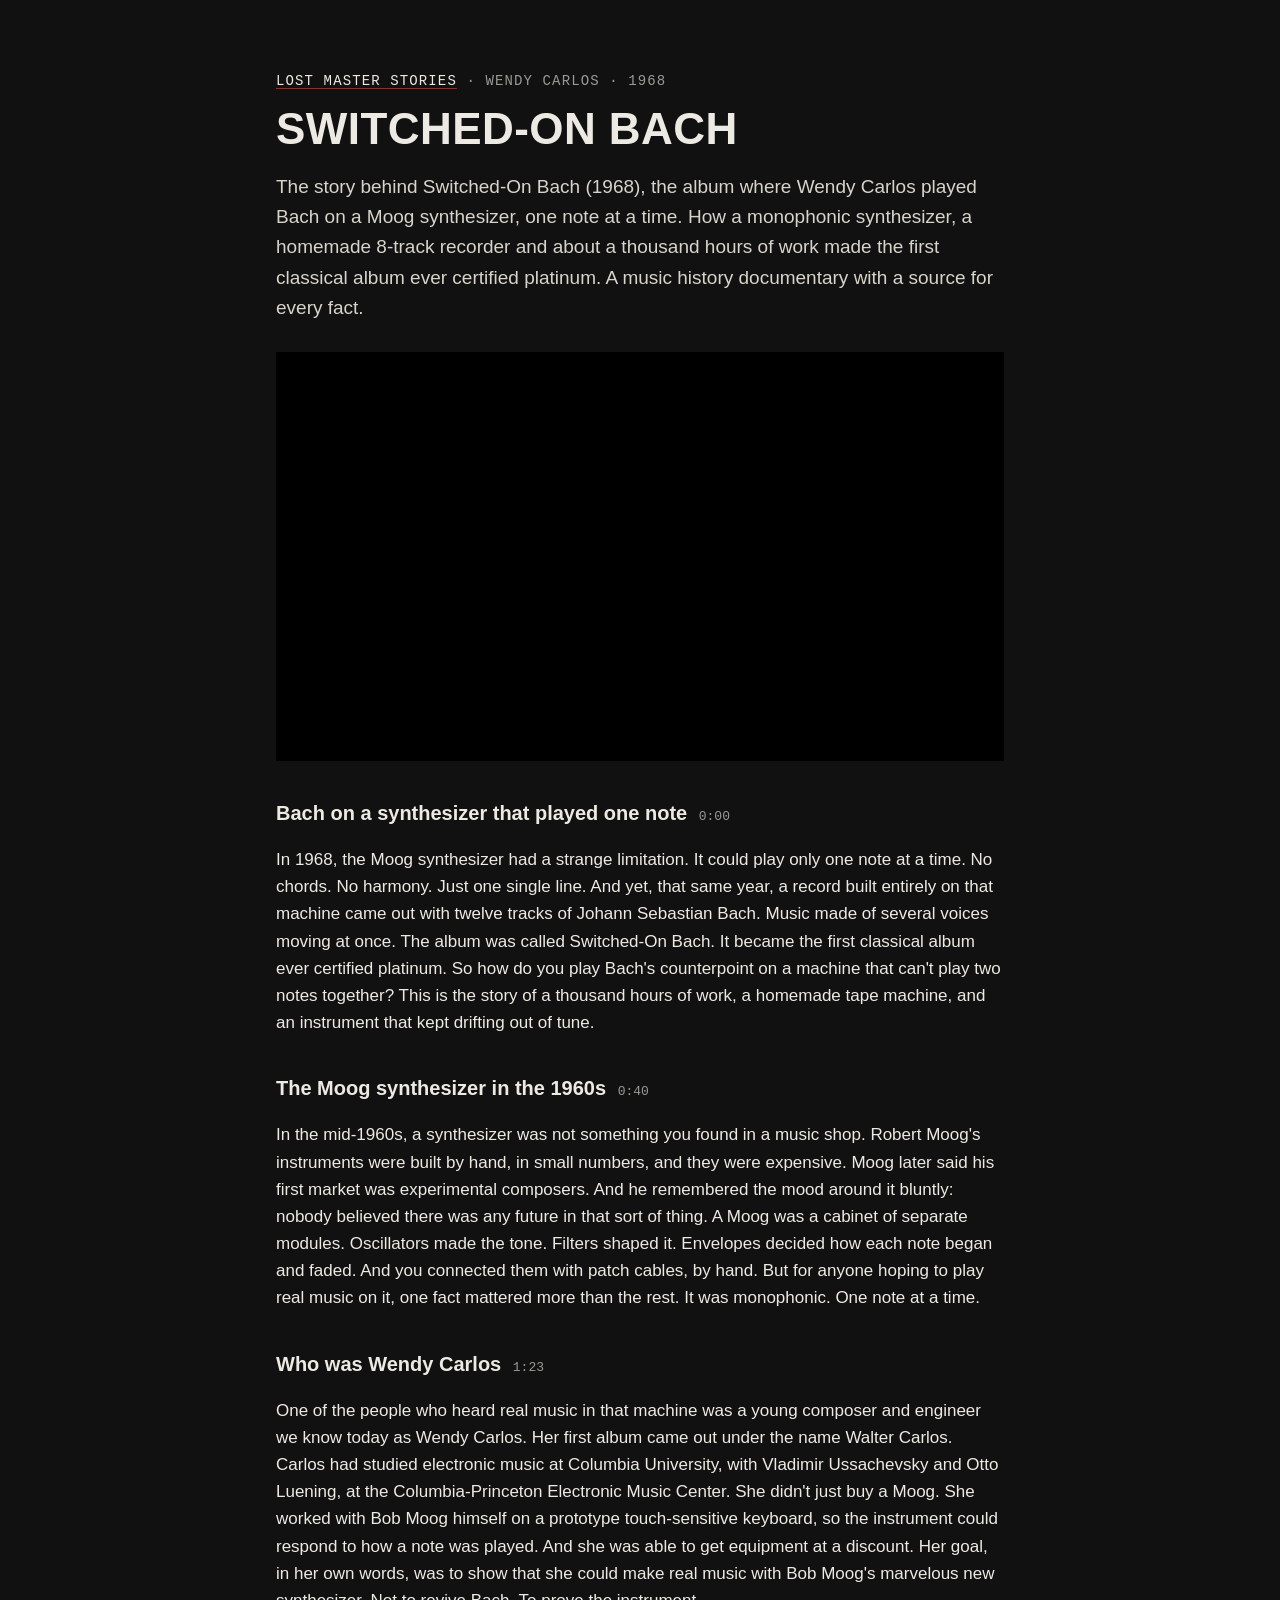
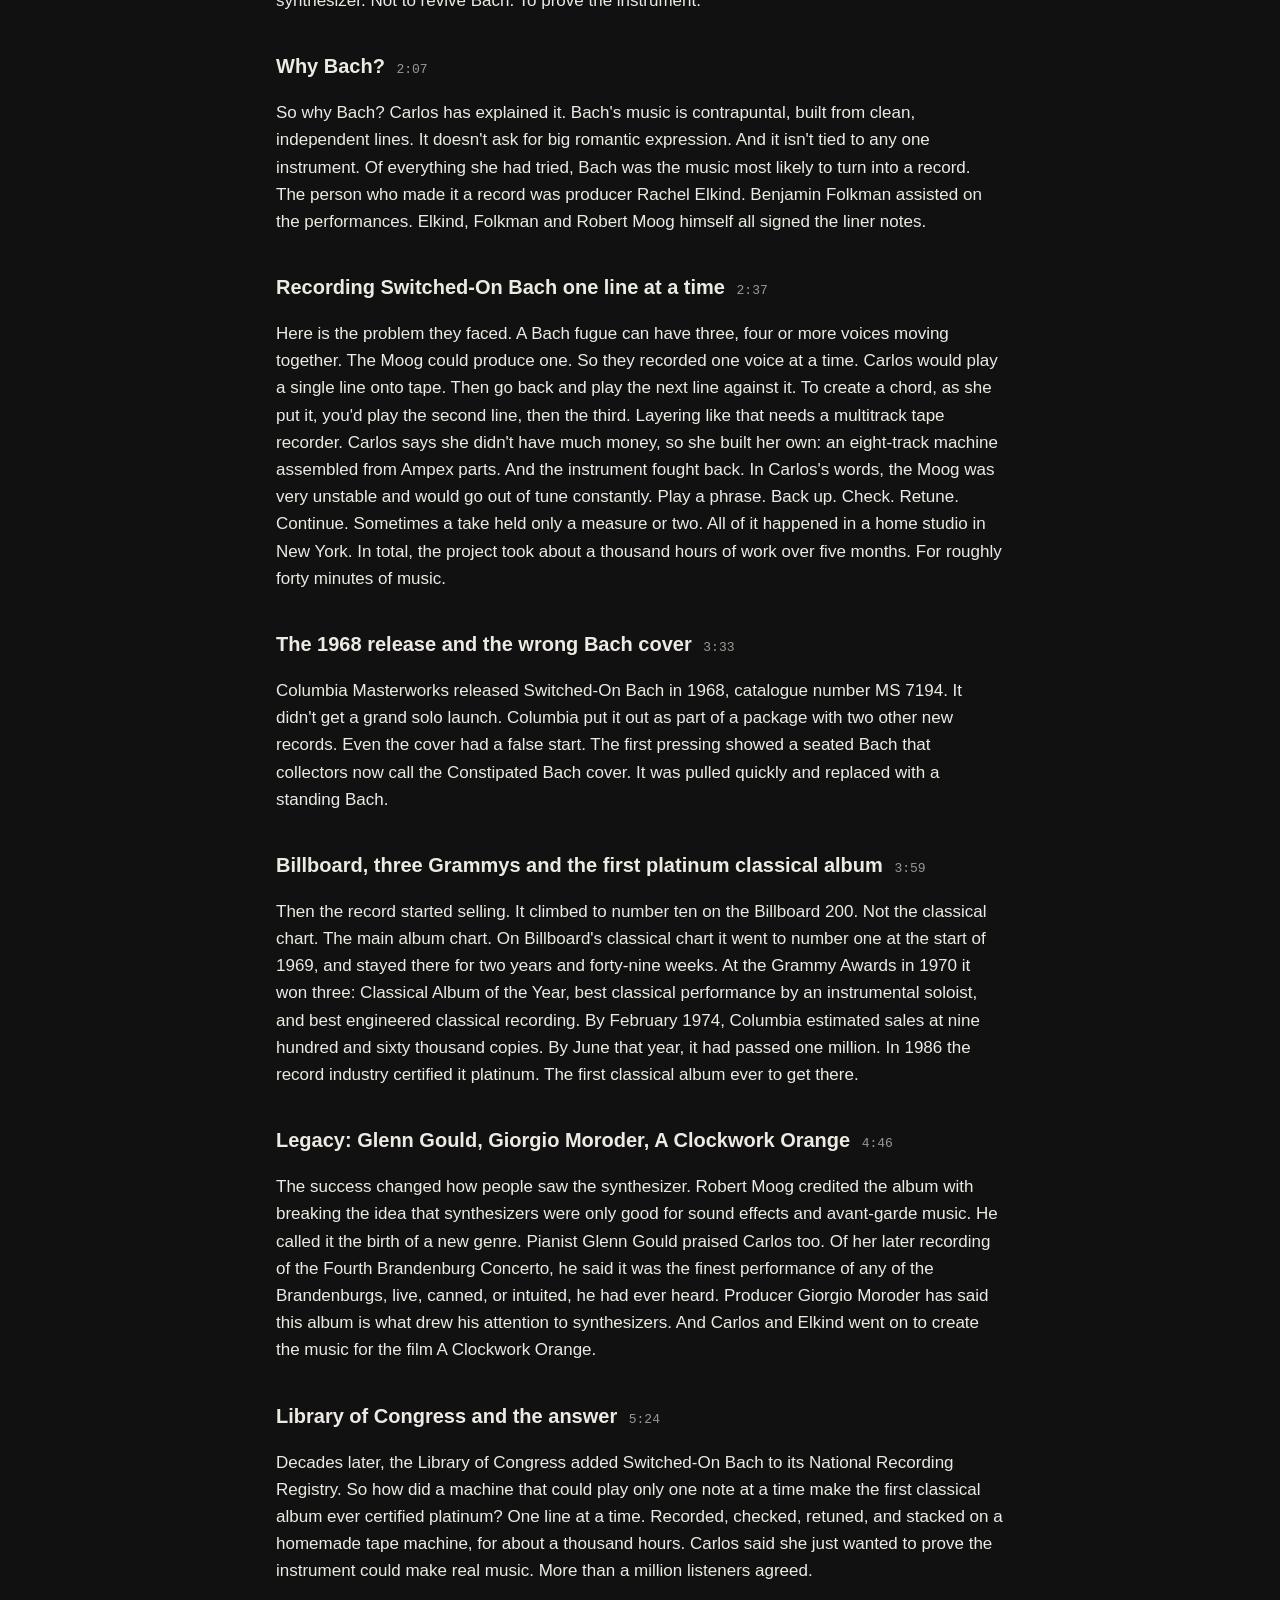
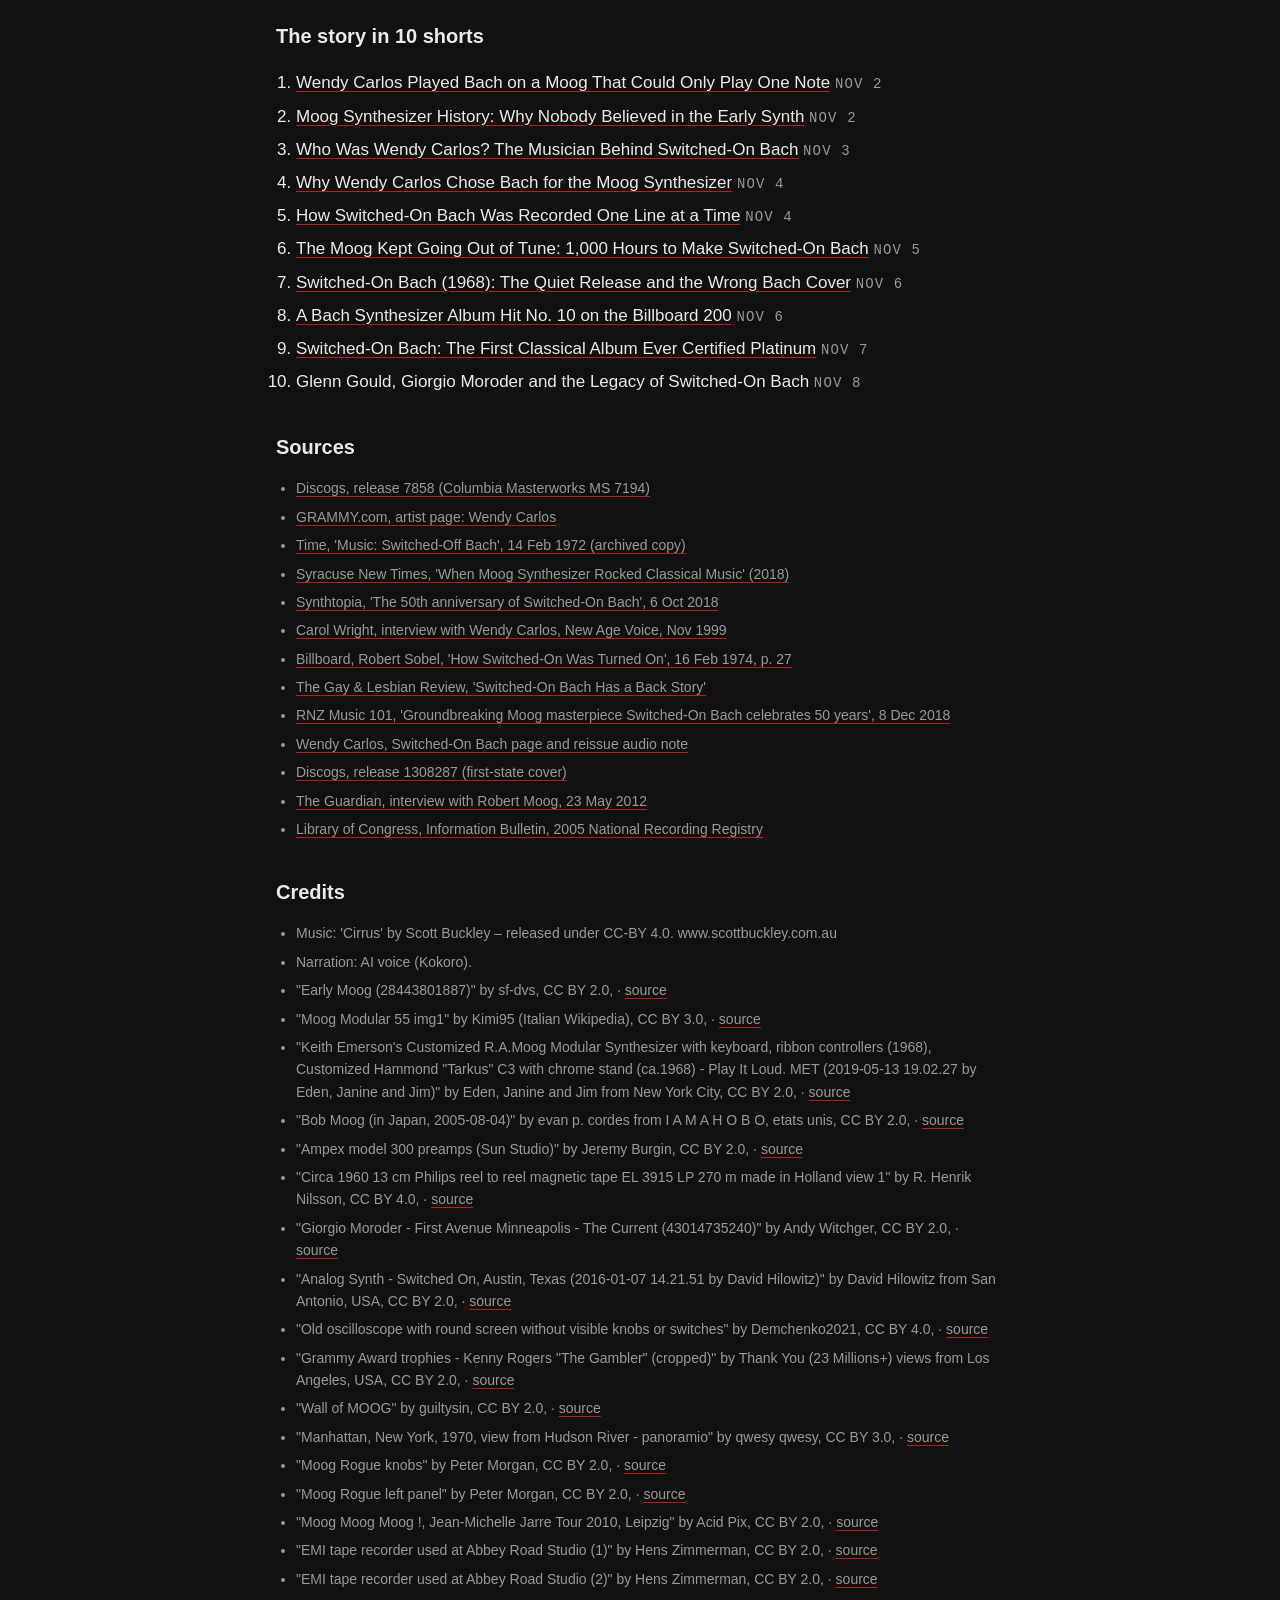
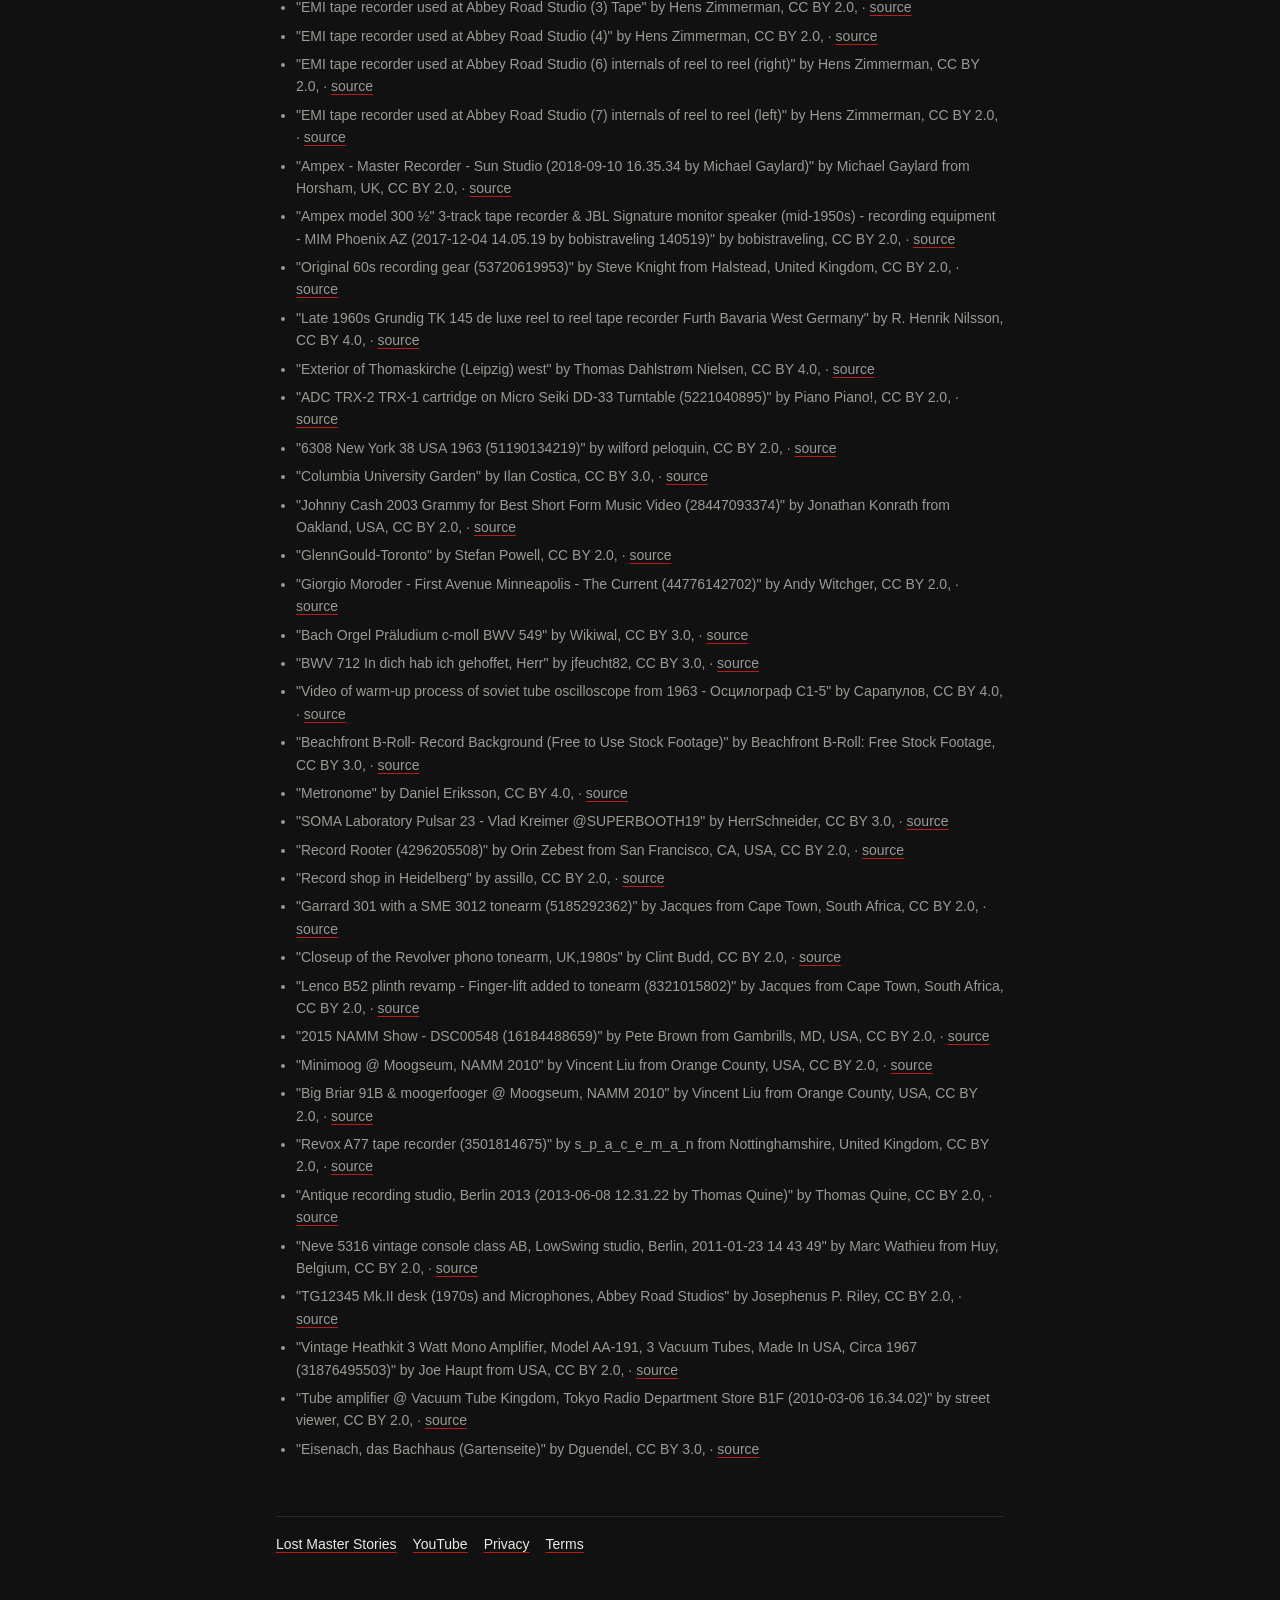
==== switched-on-bach/index.html @ 3e35a3d1 "Actualiza switched-on-bach/index.html" ====
<!doctype html>
<html lang="en">
<head>
<meta charset="utf-8">
<meta name="viewport" content="width=device-width, initial-scale=1">
<title>Wendy Carlos &amp; Switched-On Bach: Bach on a Moog, One Note at a Time · Lost Master Stories</title>
<meta name="description" content="The story behind Switched-On Bach (1968), the album where Wendy Carlos played Bach on a Moog synthesizer, one note at a time. How a monophonic synthesizer, a homemade 8-track recorder and about a thousand hours of work made the first classical album ever certified platinum. A music history documentary with a source for every fact.">
<link rel="canonical" href="https://lostmasterstories.github.io/switched-on-bach/">
<meta property="og:title" content="Wendy Carlos &amp; Switched-On Bach: Bach on a Moog, One Note at a Time · Lost Master Stories">
<meta property="og:description" content="The story behind Switched-On Bach (1968), the album where Wendy Carlos played Bach on a Moog synthesizer, one note at a time. How a monophonic synthesizer, a homemade 8-track recorder and about a thousand hours of work made the first classical album ever certified platinum. A music history documentary with a source for every fact.">
<meta property="og:url" content="https://lostmasterstories.github.io/switched-on-bach/">
<meta property="og:image" content="https://i.ytimg.com/vi/Ike5ucxKE0c/maxresdefault.jpg">
<script type="application/ld+json">{"@context": "https://schema.org", "@type": "VideoObject", "name": "Wendy Carlos & Switched-On Bach: Bach on a Moog, One Note at a Time", "description": "The story behind Switched-On Bach (1968), the album where Wendy Carlos played Bach on a Moog synthesizer, one note at a time. How a monophonic synthesizer, a homemade 8-track recorder and about a thousand hours of work made the first classical album ever certified platinum. A music history documentary with a source for every fact.", "thumbnailUrl": "https://i.ytimg.com/vi/Ike5ucxKE0c/maxresdefault.jpg", "uploadDate": "2026-11-02", "embedUrl": "https://www.youtube-nocookie.com/embed/Ike5ucxKE0c", "contentUrl": "https://www.youtube.com/watch?v=Ike5ucxKE0c"}</script>
<link rel="stylesheet" href="../estilo.css">
</head>
<body>
<main>
  <p class="meta"><a href="../">Lost Master Stories</a> · Wendy Carlos · 1968</p>
  <h1>Switched-On Bach</h1>
  <p class="lead">The story behind Switched-On Bach (1968), the album where Wendy Carlos played Bach on a Moog synthesizer, one note at a time. How a monophonic synthesizer, a homemade 8-track recorder and about a thousand hours of work made the first classical album ever certified platinum. A music history documentary with a source for every fact.</p>
  <div class="video"><iframe src="https://www.youtube-nocookie.com/embed/Ike5ucxKE0c" title="Wendy Carlos &amp; Switched-On Bach: Bach on a Moog, One Note at a Time" loading="lazy" referrerpolicy="strict-origin-when-cross-origin" allow="encrypted-media; picture-in-picture; fullscreen" allowfullscreen></iframe></div>
  <h2>Bach on a synthesizer that played one note <a class="t" href="https://www.youtube.com/watch?v=Ike5ucxKE0c&amp;t=0s">0:00</a></h2>
  <p>In 1968, the Moog synthesizer had a strange limitation. It could play only one note at a time. No chords. No harmony. Just one single line. And yet, that same year, a record built entirely on that machine came out with twelve tracks of Johann Sebastian Bach. Music made of several voices moving at once. The album was called Switched-On Bach. It became the first classical album ever certified platinum. So how do you play Bach&#x27;s counterpoint on a machine that can&#x27;t play two notes together? This is the story of a thousand hours of work, a homemade tape machine, and an instrument that kept drifting out of tune.</p>
  <h2>The Moog synthesizer in the 1960s <a class="t" href="https://www.youtube.com/watch?v=Ike5ucxKE0c&amp;t=40s">0:40</a></h2>
  <p>In the mid-1960s, a synthesizer was not something you found in a music shop. Robert Moog&#x27;s instruments were built by hand, in small numbers, and they were expensive. Moog later said his first market was experimental composers. And he remembered the mood around it bluntly: nobody believed there was any future in that sort of thing. A Moog was a cabinet of separate modules. Oscillators made the tone. Filters shaped it. Envelopes decided how each note began and faded. And you connected them with patch cables, by hand. But for anyone hoping to play real music on it, one fact mattered more than the rest. It was monophonic. One note at a time.</p>
  <h2>Who was Wendy Carlos <a class="t" href="https://www.youtube.com/watch?v=Ike5ucxKE0c&amp;t=83s">1:23</a></h2>
  <p>One of the people who heard real music in that machine was a young composer and engineer we know today as Wendy Carlos. Her first album came out under the name Walter Carlos. Carlos had studied electronic music at Columbia University, with Vladimir Ussachevsky and Otto Luening, at the Columbia-Princeton Electronic Music Center. She didn&#x27;t just buy a Moog. She worked with Bob Moog himself on a prototype touch-sensitive keyboard, so the instrument could respond to how a note was played. And she was able to get equipment at a discount. Her goal, in her own words, was to show that she could make real music with Bob Moog&#x27;s marvelous new synthesizer. Not to revive Bach. To prove the instrument.</p>
  <h2>Why Bach? <a class="t" href="https://www.youtube.com/watch?v=Ike5ucxKE0c&amp;t=127s">2:07</a></h2>
  <p>So why Bach? Carlos has explained it. Bach&#x27;s music is contrapuntal, built from clean, independent lines. It doesn&#x27;t ask for big romantic expression. And it isn&#x27;t tied to any one instrument. Of everything she had tried, Bach was the music most likely to turn into a record. The person who made it a record was producer Rachel Elkind. Benjamin Folkman assisted on the performances. Elkind, Folkman and Robert Moog himself all signed the liner notes.</p>
  <h2>Recording Switched-On Bach one line at a time <a class="t" href="https://www.youtube.com/watch?v=Ike5ucxKE0c&amp;t=157s">2:37</a></h2>
  <p>Here is the problem they faced. A Bach fugue can have three, four or more voices moving together. The Moog could produce one. So they recorded one voice at a time. Carlos would play a single line onto tape. Then go back and play the next line against it. To create a chord, as she put it, you&#x27;d play the second line, then the third. Layering like that needs a multitrack tape recorder. Carlos says she didn&#x27;t have much money, so she built her own: an eight-track machine assembled from Ampex parts. And the instrument fought back. In Carlos&#x27;s words, the Moog was very unstable and would go out of tune constantly. Play a phrase. Back up. Check. Retune. Continue. Sometimes a take held only a measure or two. All of it happened in a home studio in New York. In total, the project took about a thousand hours of work over five months. For roughly forty minutes of music.</p>
  <h2>The 1968 release and the wrong Bach cover <a class="t" href="https://www.youtube.com/watch?v=Ike5ucxKE0c&amp;t=213s">3:33</a></h2>
  <p>Columbia Masterworks released Switched-On Bach in 1968, catalogue number MS 7194. It didn&#x27;t get a grand solo launch. Columbia put it out as part of a package with two other new records. Even the cover had a false start. The first pressing showed a seated Bach that collectors now call the Constipated Bach cover. It was pulled quickly and replaced with a standing Bach.</p>
  <h2>Billboard, three Grammys and the first platinum classical album <a class="t" href="https://www.youtube.com/watch?v=Ike5ucxKE0c&amp;t=239s">3:59</a></h2>
  <p>Then the record started selling. It climbed to number ten on the Billboard 200. Not the classical chart. The main album chart. On Billboard&#x27;s classical chart it went to number one at the start of 1969, and stayed there for two years and forty-nine weeks. At the Grammy Awards in 1970 it won three: Classical Album of the Year, best classical performance by an instrumental soloist, and best engineered classical recording. By February 1974, Columbia estimated sales at nine hundred and sixty thousand copies. By June that year, it had passed one million. In 1986 the record industry certified it platinum. The first classical album ever to get there.</p>
  <h2>Legacy: Glenn Gould, Giorgio Moroder, A Clockwork Orange <a class="t" href="https://www.youtube.com/watch?v=Ike5ucxKE0c&amp;t=286s">4:46</a></h2>
  <p>The success changed how people saw the synthesizer. Robert Moog credited the album with breaking the idea that synthesizers were only good for sound effects and avant-garde music. He called it the birth of a new genre. Pianist Glenn Gould praised Carlos too. Of her later recording of the Fourth Brandenburg Concerto, he said it was the finest performance of any of the Brandenburgs, live, canned, or intuited, he had ever heard. Producer Giorgio Moroder has said this album is what drew his attention to synthesizers. And Carlos and Elkind went on to create the music for the film A Clockwork Orange.</p>
  <h2>Library of Congress and the answer <a class="t" href="https://www.youtube.com/watch?v=Ike5ucxKE0c&amp;t=324s">5:24</a></h2>
  <p>Decades later, the Library of Congress added Switched-On Bach to its National Recording Registry. So how did a machine that could play only one note at a time make the first classical album ever certified platinum? One line at a time. Recorded, checked, retuned, and stacked on a homemade tape machine, for about a thousand hours. Carlos said she just wanted to prove the instrument could make real music. More than a million listeners agreed.</p>
  <h2>The story in 10 shorts</h2>
  <ol class="lista">
    <li><a href="https://www.youtube.com/shorts/TkUWs3StpVE">Wendy Carlos Played Bach on a Moog That Could Only Play One Note</a> <span class=meta>Nov 2</span></li>
    <li><a href="https://www.youtube.com/shorts/8muBJBESOms">Moog Synthesizer History: Why Nobody Believed in the Early Synth</a> <span class=meta>Nov 2</span></li>
    <li><a href="https://www.youtube.com/shorts/yaCKn0tkuPA">Who Was Wendy Carlos? The Musician Behind Switched-On Bach</a> <span class=meta>Nov 3</span></li>
    <li><a href="https://www.youtube.com/shorts/SjLaE0XZZOs">Why Wendy Carlos Chose Bach for the Moog Synthesizer</a> <span class=meta>Nov 4</span></li>
    <li><a href="https://www.youtube.com/shorts/wQYmbbOhbys">How Switched-On Bach Was Recorded One Line at a Time</a> <span class=meta>Nov 4</span></li>
    <li><a href="https://www.youtube.com/shorts/5UNxW9_vDMU">The Moog Kept Going Out of Tune: 1,000 Hours to Make Switched-On Bach</a> <span class=meta>Nov 5</span></li>
    <li><a href="https://www.youtube.com/shorts/qqIHWGKT7FA">Switched-On Bach (1968): The Quiet Release and the Wrong Bach Cover</a> <span class=meta>Nov 6</span></li>
    <li><a href="https://www.youtube.com/shorts/TtyFrkyp2Ks">A Bach Synthesizer Album Hit No. 10 on the Billboard 200</a> <span class=meta>Nov 6</span></li>
    <li><a href="https://www.youtube.com/shorts/Vwchw_S0ZsE">Switched-On Bach: The First Classical Album Ever Certified Platinum</a> <span class=meta>Nov 7</span></li>
    <li>Glenn Gould, Giorgio Moroder and the Legacy of Switched-On Bach <span class=meta>Nov 8</span></li>
  </ol>
  <h2>Sources</h2>
  <ul class="lista chica">
    <li><a href="https://www.discogs.com/release/7858-Walter-Carlos-Switched-On-Bach">Discogs, release 7858 (Columbia Masterworks MS 7194)</a></li>
    <li><a href="https://www.grammy.com/artists/wendy-carlos/1220">GRAMMY.com, artist page: Wendy Carlos</a></li>
    <li><a href="https://web.archive.org/web/20120706065315/http://www.time.com/time/magazine/article/0,9171,903305,00.html">Time, &#x27;Music: Switched-Off Bach&#x27;, 14 Feb 1972 (archived copy)</a></li>
    <li><a href="https://www.syracusenewtimes.com/when-moog-synthesizer-rocked-classical-music/">Syracuse New Times, &#x27;When Moog Synthesizer Rocked Classical Music&#x27; (2018)</a></li>
    <li><a href="https://synthtopia.com/content/2018/10/06/the-50th-anniversary-of-switched-on-bach">Synthtopia, &#x27;The 50th anniversary of Switched-On Bach&#x27;, 6 Oct 2018</a></li>
    <li><a href="http://www.wendycarlos.com/wright.html">Carol Wright, interview with Wendy Carlos, New Age Voice, Nov 1999</a></li>
    <li><a href="https://www.worldradiohistory.com/Archive-All-Music/Billboard/70s/1974/Billboard%201974-02-16.pdf">Billboard, Robert Sobel, &#x27;How Switched-On Was Turned On&#x27;, 16 Feb 1974, p. 27</a></li>
    <li><a href="https://glreview.org/article/switched-on-bach-has-a-back-story">The Gay &amp; Lesbian Review, &#x27;Switched-On Bach Has a Back Story&#x27;</a></li>
    <li><a href="https://www.rnz.co.nz/national/programmes/music101/audio/2018674602/groundbreaking-moog-masterpiece-switched-on-bach-celebrates-50-years">RNZ Music 101, &#x27;Groundbreaking Moog masterpiece Switched-On Bach celebrates 50 years&#x27;, 8 Dec 2018</a></li>
    <li><a href="https://www.wendycarlos.com/+sob.html">Wendy Carlos, Switched-On Bach page and reissue audio note</a></li>
    <li><a href="https://www.discogs.com/release/1308287-Walter-Carlos-Switched-On-Bach">Discogs, release 1308287 (first-state cover)</a></li>
    <li><a href="https://www.theguardian.com/music/2012/may/23/robert-moog-interview-google-doodle">The Guardian, interview with Robert Moog, 23 May 2012</a></li>
    <li><a href="https://loc.gov/loc/lcib/0605/nrr2.html">Library of Congress, Information Bulletin, 2005 National Recording Registry</a></li>
  </ul>
  <h2>Credits</h2>
  <ul class="lista chica">
    <li>Music: &#x27;Cirrus&#x27; by Scott Buckley – released under CC-BY 4.0. www.scottbuckley.com.au</li>
    <li>Narration: AI voice (Kokoro).</li>
    <li>&quot;Early Moog (28443801887)&quot; by sf-dvs, CC BY 2.0, · <a href="https://commons.wikimedia.org/?curid=148764978">source</a></li>
    <li>&quot;Moog Modular 55 img1&quot; by Kimi95 (Italian Wikipedia), CC BY 3.0, · <a href="https://commons.wikimedia.org/?curid=7745429">source</a></li>
    <li>&quot;Keith Emerson&#x27;s Customized R.A.Moog Modular Synthesizer with keyboard, ribbon controllers (1968), Customized Hammond &quot;Tarkus&quot; C3 with chrome stand (ca.1968) - Play It Loud. MET (2019-05-13 19.02.27 by Eden, Janine and Jim)&quot; by Eden, Janine and Jim from New York City, CC BY 2.0, · <a href="https://commons.wikimedia.org/?curid=115529525">source</a></li>
    <li>&quot;Bob Moog (in Japan, 2005-08-04)&quot; by evan p. cordes from I A M A H O B O, etats unis, CC BY 2.0, · <a href="https://commons.wikimedia.org/?curid=29464844">source</a></li>
    <li>&quot;Ampex model 300 preamps (Sun Studio)&quot; by Jeremy Burgin, CC BY 2.0, · <a href="https://commons.wikimedia.org/?curid=8839078">source</a></li>
    <li>&quot;Circa 1960 13 cm Philips reel to reel magnetic tape EL 3915 LP 270 m made in Holland view 1&quot; by R. Henrik Nilsson, CC BY 4.0, · <a href="https://commons.wikimedia.org/?curid=197664159">source</a></li>
    <li>&quot;Giorgio Moroder - First Avenue Minneapolis - The Current (43014735240)&quot; by Andy Witchger, CC BY 2.0, · <a href="https://commons.wikimedia.org/?curid=73390901">source</a></li>
    <li>&quot;Analog Synth - Switched On, Austin, Texas (2016-01-07 14.21.51 by David Hilowitz)&quot; by David Hilowitz from San Antonio, USA, CC BY 2.0, · <a href="https://commons.wikimedia.org/?curid=131265037">source</a></li>
    <li>&quot;Old oscilloscope with round screen without visible knobs or switches&quot; by Demchenko2021, CC BY 4.0, · <a href="https://commons.wikimedia.org/?curid=126903548">source</a></li>
    <li>&quot;Grammy Award trophies - Kenny Rogers &quot;The Gambler&quot; (cropped)&quot; by Thank You (23 Millions+) views from Los Angeles, USA, CC BY 2.0, · <a href="https://commons.wikimedia.org/?curid=167756300">source</a></li>
    <li>&quot;Wall of MOOG&quot; by guiltysin, CC BY 2.0, · <a href="https://commons.wikimedia.org/?curid=7457047">source</a></li>
    <li>&quot;Manhattan, New York, 1970, view from Hudson River - panoramio&quot; by qwesy qwesy, CC BY 3.0, · <a href="https://commons.wikimedia.org/?curid=54572599">source</a></li>
    <li>&quot;Moog Rogue knobs&quot; by Peter Morgan, CC BY 2.0, · <a href="https://commons.wikimedia.org/?curid=14659910">source</a></li>
    <li>&quot;Moog Rogue left panel&quot; by Peter Morgan, CC BY 2.0, · <a href="https://commons.wikimedia.org/?curid=14659933">source</a></li>
    <li>&quot;Moog Moog Moog !, Jean-Michelle Jarre Tour 2010, Leipzig&quot; by Acid Pix, CC BY 2.0, · <a href="https://commons.wikimedia.org/?curid=26513912">source</a></li>
    <li>&quot;EMI tape recorder used at Abbey Road Studio (1)&quot; by Hens Zimmerman, CC BY 2.0, · <a href="https://commons.wikimedia.org/?curid=8526690">source</a></li>
    <li>&quot;EMI tape recorder used at Abbey Road Studio (2)&quot; by Hens Zimmerman, CC BY 2.0, · <a href="https://commons.wikimedia.org/?curid=8527737">source</a></li>
    <li>&quot;EMI tape recorder used at Abbey Road Studio (3) Tape&quot; by Hens Zimmerman, CC BY 2.0, · <a href="https://commons.wikimedia.org/?curid=8527746">source</a></li>
    <li>&quot;EMI tape recorder used at Abbey Road Studio (4)&quot; by Hens Zimmerman, CC BY 2.0, · <a href="https://commons.wikimedia.org/?curid=8527753">source</a></li>
    <li>&quot;EMI tape recorder used at Abbey Road Studio (6) internals of reel to reel (right)&quot; by Hens Zimmerman, CC BY 2.0, · <a href="https://commons.wikimedia.org/?curid=8527814">source</a></li>
    <li>&quot;EMI tape recorder used at Abbey Road Studio (7) internals of reel to reel (left)&quot; by Hens Zimmerman, CC BY 2.0, · <a href="https://commons.wikimedia.org/?curid=8527853">source</a></li>
    <li>&quot;Ampex - Master Recorder - Sun Studio (2018-09-10 16.35.34 by Michael Gaylard)&quot; by Michael Gaylard from Horsham, UK, CC BY 2.0, · <a href="https://commons.wikimedia.org/?curid=114702136">source</a></li>
    <li>&quot;Ampex model 300 ½&quot; 3-track tape recorder &amp; JBL Signature monitor speaker (mid-1950s) - recording equipment - MIM Phoenix AZ (2017-12-04 14.05.19 by bobistraveling 140519)&quot; by bobistraveling, CC BY 2.0, · <a href="https://commons.wikimedia.org/?curid=69474074">source</a></li>
    <li>&quot;Original 60s recording gear (53720619953)&quot; by Steve Knight from Halstead, United Kingdom, CC BY 2.0, · <a href="https://commons.wikimedia.org/?curid=148347112">source</a></li>
    <li>&quot;Late 1960s Grundig TK 145 de luxe reel to reel tape recorder Furth Bavaria West Germany&quot; by R. Henrik Nilsson, CC BY 4.0, · <a href="https://commons.wikimedia.org/?curid=195560677">source</a></li>
    <li>&quot;Exterior of Thomaskirche (Leipzig) west&quot; by Thomas Dahlstrøm Nielsen, CC BY 4.0, · <a href="https://commons.wikimedia.org/?curid=176994934">source</a></li>
    <li>&quot;ADC TRX-2 TRX-1 cartridge on Micro Seiki DD-33 Turntable (5221040895)&quot; by Piano Piano!, CC BY 2.0, · <a href="https://commons.wikimedia.org/?curid=81800273">source</a></li>
    <li>&quot;6308 New York 38 USA 1963 (51190134219)&quot; by wilford peloquin, CC BY 2.0, · <a href="https://commons.wikimedia.org/?curid=129849535">source</a></li>
    <li>&quot;Columbia University Garden&quot; by Ilan Costica, CC BY 3.0, · <a href="https://commons.wikimedia.org/?curid=6505429">source</a></li>
    <li>&quot;Johnny Cash 2003 Grammy for Best Short Form Music Video (28447093374)&quot; by Jonathan Konrath from Oakland, USA, CC BY 2.0, · <a href="https://commons.wikimedia.org/?curid=150977239">source</a></li>
    <li>&quot;GlennGould-Toronto&quot; by Stefan Powell, CC BY 2.0, · <a href="https://commons.wikimedia.org/?curid=5921337">source</a></li>
    <li>&quot;Giorgio Moroder - First Avenue Minneapolis - The Current (44776142702)&quot; by Andy Witchger, CC BY 2.0, · <a href="https://commons.wikimedia.org/?curid=73390902">source</a></li>
    <li>&quot;Bach Orgel Präludium c-moll BWV 549&quot; by Wikiwal, CC BY 3.0, · <a href="https://commons.wikimedia.org/?curid=33685755">source</a></li>
    <li>&quot;BWV 712 In dich hab ich gehoffet, Herr&quot; by jfeucht82, CC BY 3.0, · <a href="https://commons.wikimedia.org/?curid=40112755">source</a></li>
    <li>&quot;Video of warm-up process of soviet tube oscilloscope from 1963 - Осцилограф С1-5&quot; by Сарапулов, CC BY 4.0, · <a href="https://commons.wikimedia.org/?curid=84080123">source</a></li>
    <li>&quot;Beachfront B-Roll- Record Background (Free to Use Stock Footage)&quot; by Beachfront B-Roll: Free Stock Footage, CC BY 3.0, · <a href="https://commons.wikimedia.org/?curid=77035377">source</a></li>
    <li>&quot;Metronome&quot; by Daniel Eriksson, CC BY 4.0, · <a href="https://commons.wikimedia.org/?curid=93344547">source</a></li>
    <li>&quot;SOMA Laboratory Pulsar 23 - Vlad Kreimer @SUPERBOOTH19&quot; by HerrSchneider, CC BY 3.0, · <a href="https://commons.wikimedia.org/?curid=86822229">source</a></li>
    <li>&quot;Record Rooter (4296205508)&quot; by Orin Zebest from San Francisco, CA, USA, CC BY 2.0, · <a href="https://commons.wikimedia.org/?curid=110485524">source</a></li>
    <li>&quot;Record shop in Heidelberg&quot; by assillo, CC BY 2.0, · <a href="https://commons.wikimedia.org/?curid=94872310">source</a></li>
    <li>&quot;Garrard 301 with a SME 3012 tonearm (5185292362)&quot; by Jacques from Cape Town, South Africa, CC BY 2.0, · <a href="https://commons.wikimedia.org/?curid=81746054">source</a></li>
    <li>&quot;Closeup of the Revolver phono tonearm, UK,1980s&quot; by Clint Budd, CC BY 2.0, · <a href="https://commons.wikimedia.org/?curid=88879900">source</a></li>
    <li>&quot;Lenco B52 plinth revamp - Finger-lift added to tonearm (8321015802)&quot; by Jacques from Cape Town, South Africa, CC BY 2.0, · <a href="https://commons.wikimedia.org/?curid=81747771">source</a></li>
    <li>&quot;2015 NAMM Show - DSC00548 (16184488659)&quot; by Pete Brown from Gambrills, MD, USA, CC BY 2.0, · <a href="https://commons.wikimedia.org/?curid=38093073">source</a></li>
    <li>&quot;Minimoog @ Moogseum, NAMM 2010&quot; by Vincent Liu from Orange County, USA, CC BY 2.0, · <a href="https://commons.wikimedia.org/?curid=9548690">source</a></li>
    <li>&quot;Big Briar 91B &amp; moogerfooger @ Moogseum, NAMM 2010&quot; by Vincent Liu from Orange County, USA, CC BY 2.0, · <a href="https://commons.wikimedia.org/?curid=9548775">source</a></li>
    <li>&quot;Revox A77 tape recorder (3501814675)&quot; by s_p_a_c_e_m_a_n from Nottinghamshire, United Kingdom, CC BY 2.0, · <a href="https://commons.wikimedia.org/?curid=81671479">source</a></li>
    <li>&quot;Antique recording studio, Berlin 2013 (2013-06-08 12.31.22 by Thomas Quine)&quot; by Thomas Quine, CC BY 2.0, · <a href="https://commons.wikimedia.org/?curid=115169643">source</a></li>
    <li>&quot;Neve 5316 vintage console class AB, LowSwing studio, Berlin, 2011-01-23 14 43 49&quot; by Marc Wathieu from Huy, Belgium, CC BY 2.0, · <a href="https://commons.wikimedia.org/?curid=27096463">source</a></li>
    <li>&quot;TG12345 Mk.II desk (1970s) and Microphones, Abbey Road Studios&quot; by Josephenus P. Riley, CC BY 2.0, · <a href="https://commons.wikimedia.org/?curid=25093847">source</a></li>
    <li>&quot;Vintage Heathkit 3 Watt Mono Amplifier, Model AA-191, 3 Vacuum Tubes, Made In USA, Circa 1967 (31876495503)&quot; by Joe Haupt from USA, CC BY 2.0, · <a href="https://commons.wikimedia.org/?curid=57235653">source</a></li>
    <li>&quot;Tube amplifier @ Vacuum Tube Kingdom, Tokyo Radio Department Store B1F (2010-03-06 16.34.02)&quot; by street viewer, CC BY 2.0, · <a href="https://commons.wikimedia.org/?curid=59551709">source</a></li>
    <li>&quot;Eisenach, das Bachhaus (Gartenseite)&quot; by Dguendel, CC BY 3.0, · <a href="https://commons.wikimedia.org/?curid=127037052">source</a></li>
  </ul>
  <footer>
    <a href="../">Lost Master Stories</a><a href="https://www.youtube.com/@LostMasterStories">YouTube</a><a href="../privacy.html">Privacy</a><a href="../terms.html">Terms</a>
  </footer>
</main>
</body>
</html>
---- estilo.css ----
:root { --carbon: #111111; --papel: #EDEAE3; --rojo: #B81D16; --plata: #9A9A94; }
* { box-sizing: border-box; }
body { margin: 0; background: var(--carbon); color: var(--papel); font: 17px/1.6 -apple-system, "Inter", "Segoe UI", sans-serif; }
main { max-width: 760px; margin: 0 auto; padding: 56px 16px 80px; }
h1 { font: 700 44px/1.05 "Anton", Impact, sans-serif; text-transform: uppercase; letter-spacing: .01em; margin: 0 0 8px; }
h1 span { background: var(--rojo); padding: 0 10px; }
h2 { font-size: 20px; margin: 36px 0 8px; }
.meta { font-family: ui-monospace, "IBM Plex Mono", monospace; color: var(--plata); letter-spacing: .08em; font-size: 14px; text-transform: uppercase; }
a { color: var(--papel); text-decoration-color: var(--rojo); text-underline-offset: 3px; }
footer { margin-top: 56px; padding-top: 16px; border-top: 1px solid #2a2a2a; color: var(--plata); font-size: 14px; }
footer a { margin-right: 16px; }
.lead { font-size: 19px; color: #d8d4cb; }
.video { position: relative; aspect-ratio: 16 / 9; margin: 28px 0 8px; background: #000; }
.video iframe { position: absolute; inset: 0; width: 100%; height: 100%; border: 0; }
h2 .t { font: 13px ui-monospace, "IBM Plex Mono", monospace; color: var(--plata); margin-left: 6px; text-decoration: none; }
.lista { padding-left: 20px; }
.lista li { margin: 6px 0; }
.chica { font-size: 14px; color: var(--plata); }
.chica a { color: var(--plata); }
.lista a { overflow-wrap: anywhere; }
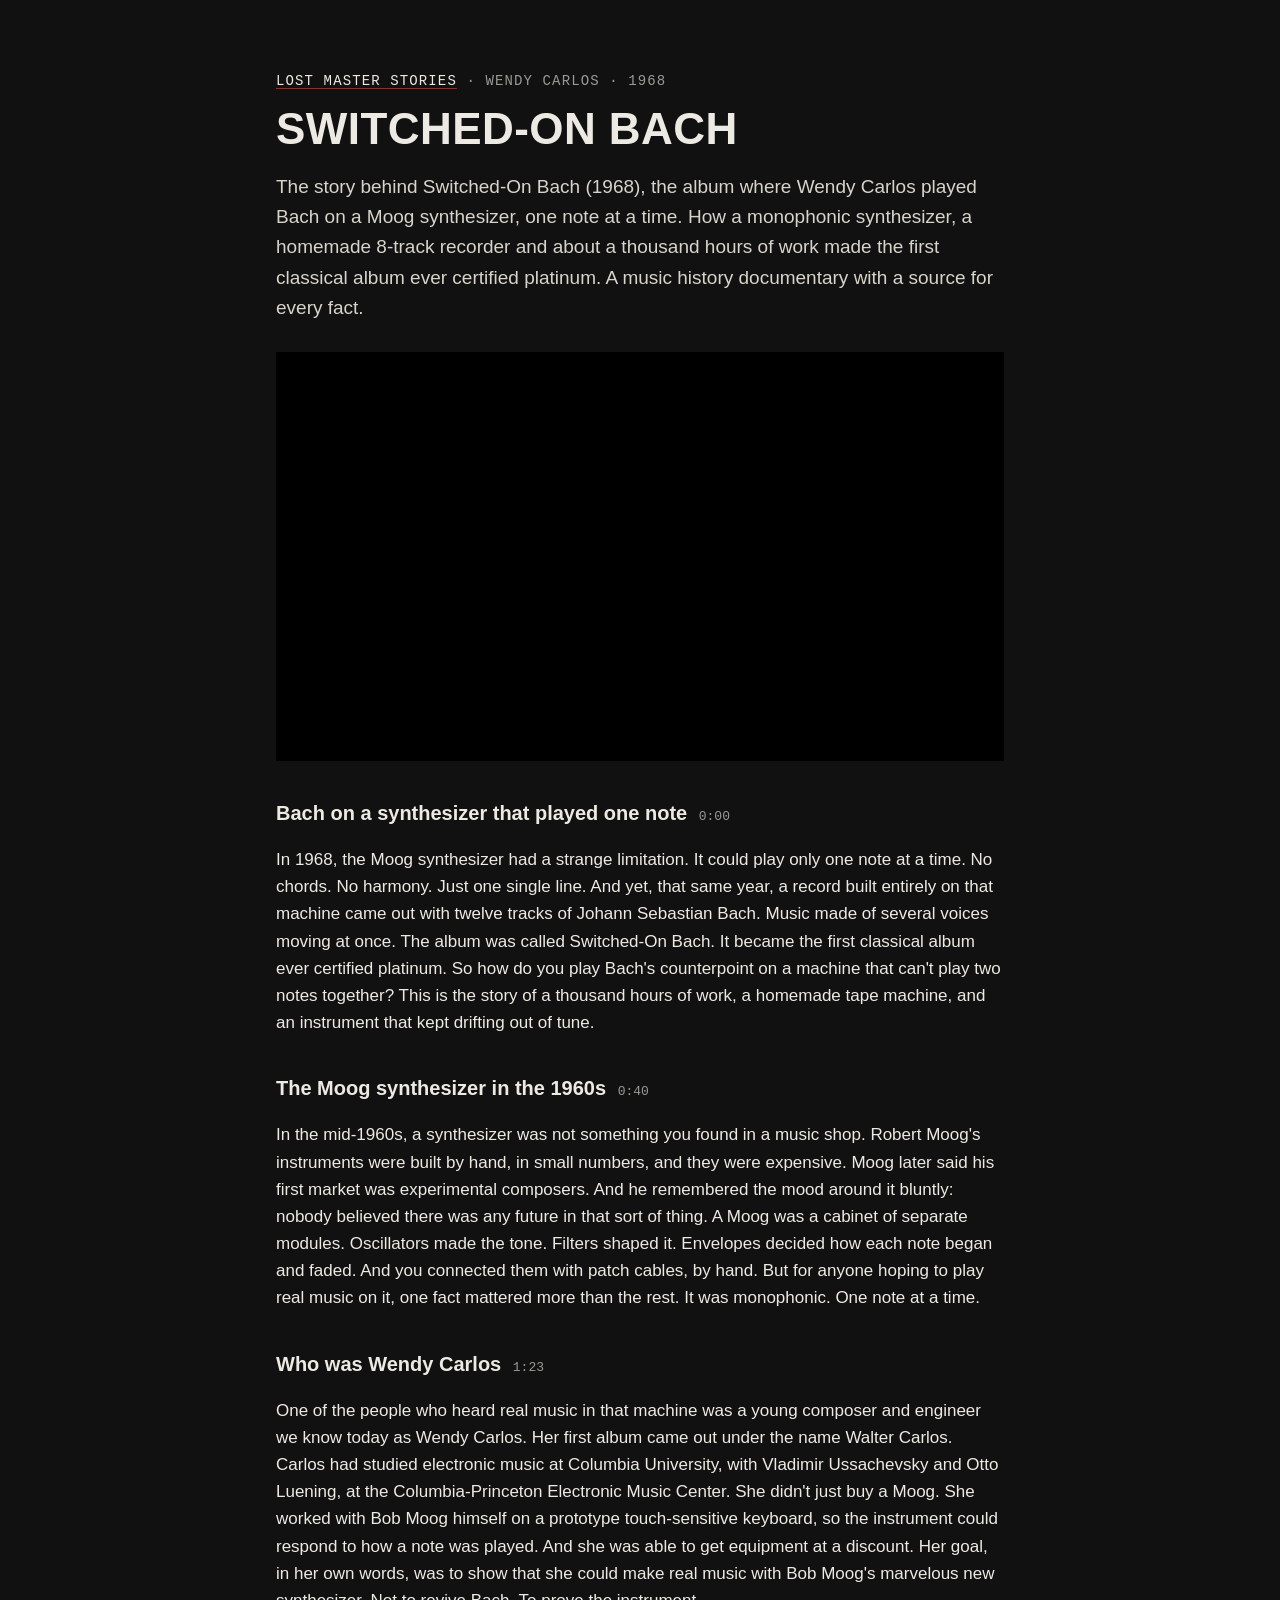
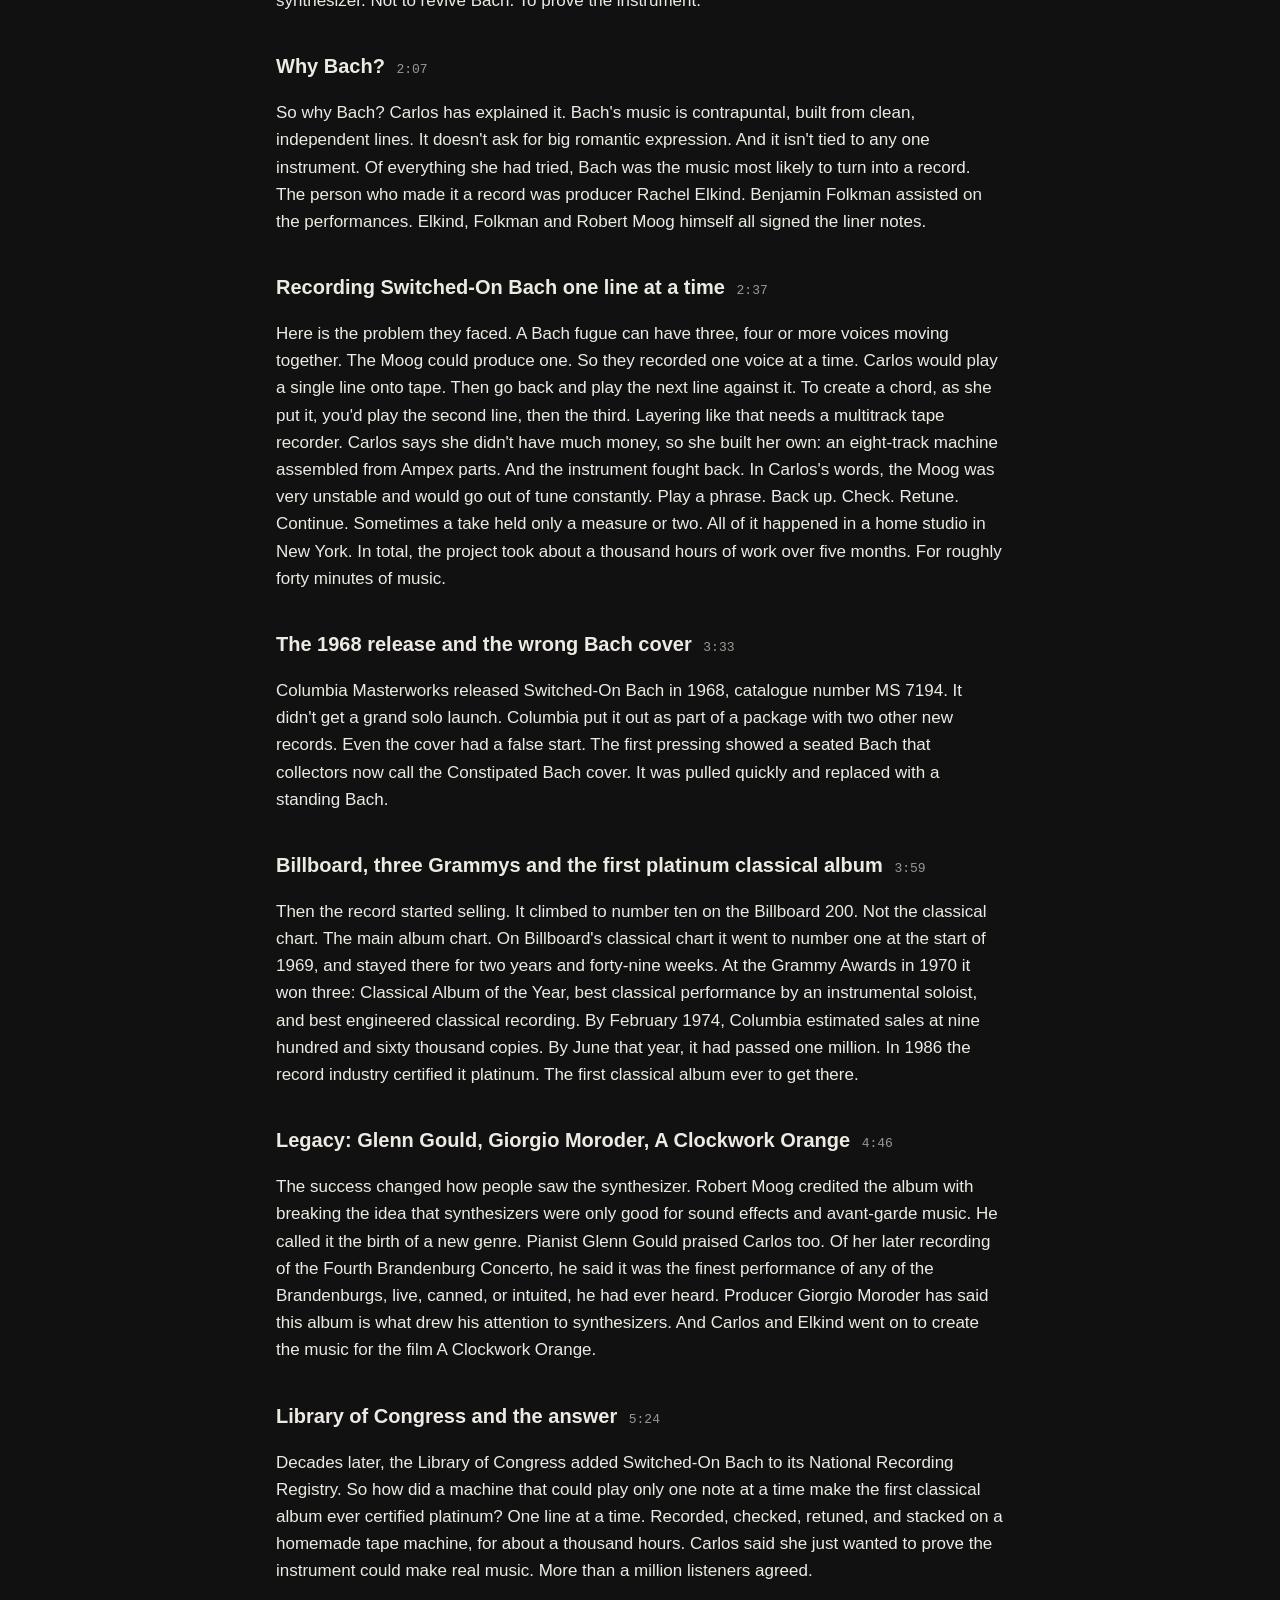
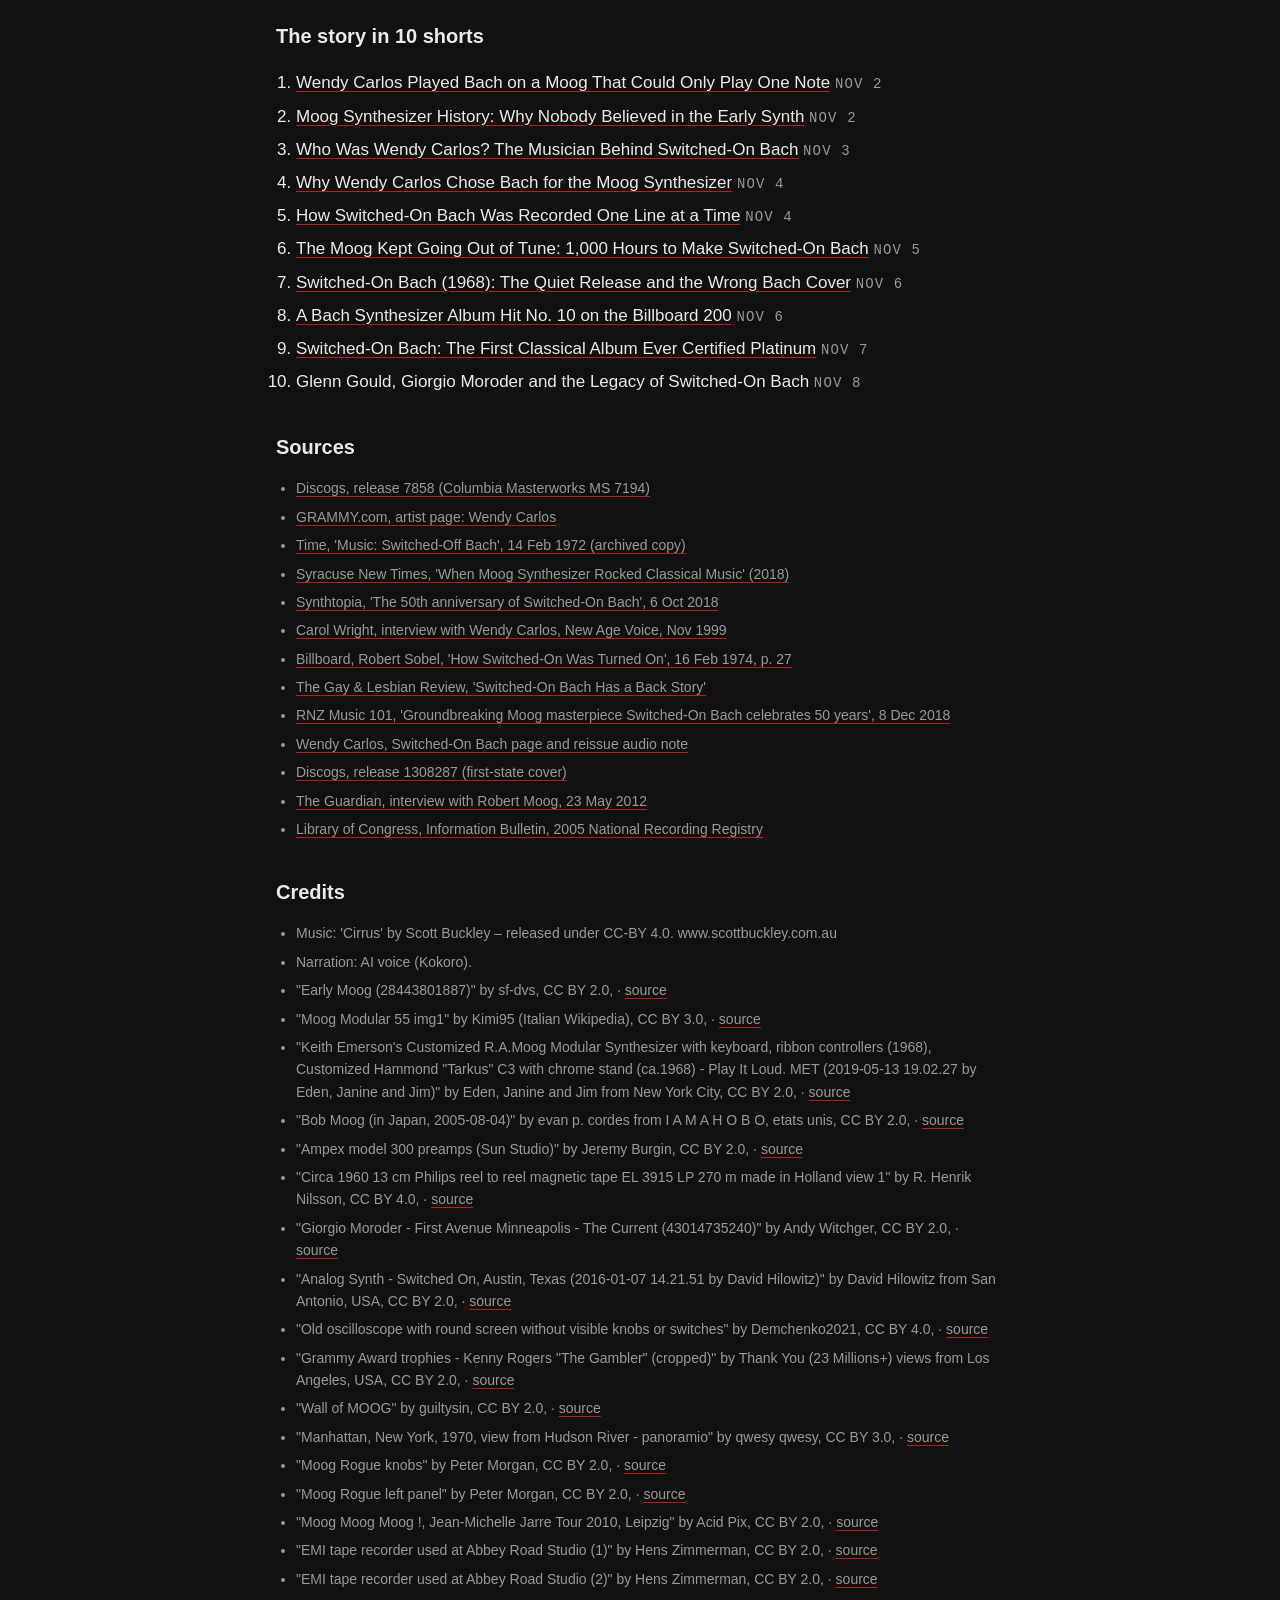
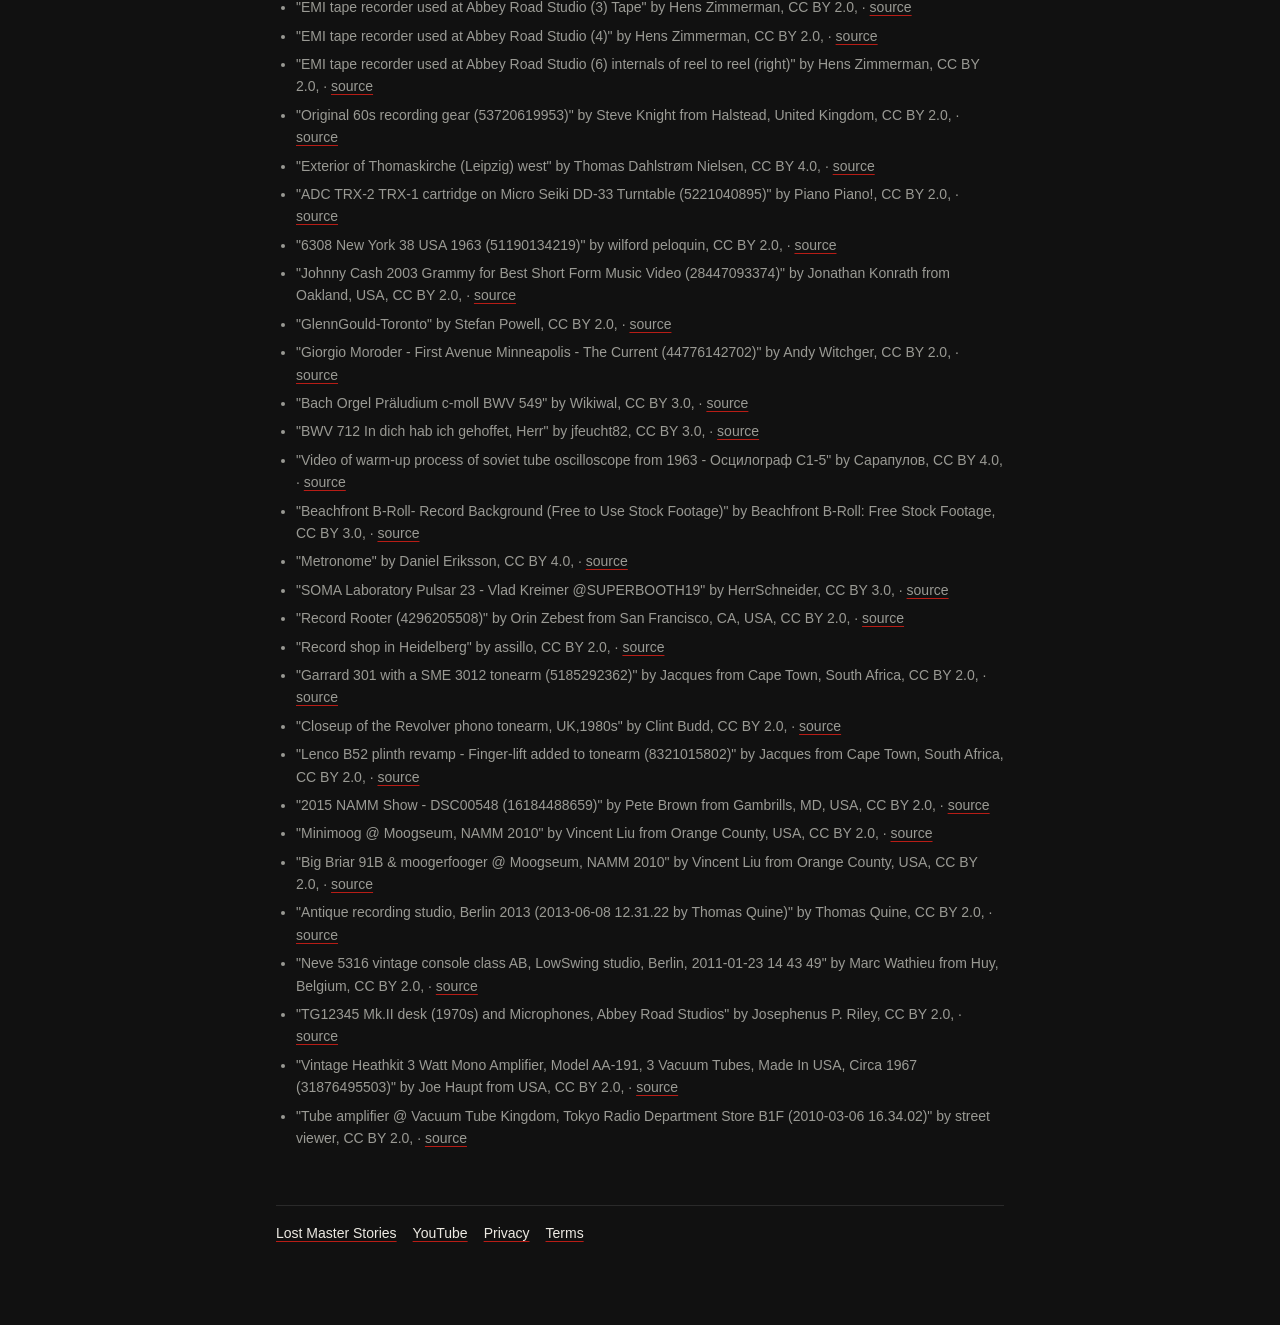
==== commit 62a1123a: "Actualiza switched-on-bach/index.html" ====
--- a/switched-on-bach/index.html
+++ b/switched-on-bach/index.html
@@ -90,15 +90,10 @@
     <li>&quot;EMI tape recorder used at Abbey Road Studio (3) Tape&quot; by Hens Zimmerman, CC BY 2.0, · <a href="https://commons.wikimedia.org/?curid=8527746">source</a></li>
     <li>&quot;EMI tape recorder used at Abbey Road Studio (4)&quot; by Hens Zimmerman, CC BY 2.0, · <a href="https://commons.wikimedia.org/?curid=8527753">source</a></li>
     <li>&quot;EMI tape recorder used at Abbey Road Studio (6) internals of reel to reel (right)&quot; by Hens Zimmerman, CC BY 2.0, · <a href="https://commons.wikimedia.org/?curid=8527814">source</a></li>
-    <li>&quot;EMI tape recorder used at Abbey Road Studio (7) internals of reel to reel (left)&quot; by Hens Zimmerman, CC BY 2.0, · <a href="https://commons.wikimedia.org/?curid=8527853">source</a></li>
-    <li>&quot;Ampex - Master Recorder - Sun Studio (2018-09-10 16.35.34 by Michael Gaylard)&quot; by Michael Gaylard from Horsham, UK, CC BY 2.0, · <a href="https://commons.wikimedia.org/?curid=114702136">source</a></li>
-    <li>&quot;Ampex model 300 ½&quot; 3-track tape recorder &amp; JBL Signature monitor speaker (mid-1950s) - recording equipment - MIM Phoenix AZ (2017-12-04 14.05.19 by bobistraveling 140519)&quot; by bobistraveling, CC BY 2.0, · <a href="https://commons.wikimedia.org/?curid=69474074">source</a></li>
     <li>&quot;Original 60s recording gear (53720619953)&quot; by Steve Knight from Halstead, United Kingdom, CC BY 2.0, · <a href="https://commons.wikimedia.org/?curid=148347112">source</a></li>
-    <li>&quot;Late 1960s Grundig TK 145 de luxe reel to reel tape recorder Furth Bavaria West Germany&quot; by R. Henrik Nilsson, CC BY 4.0, · <a href="https://commons.wikimedia.org/?curid=195560677">source</a></li>
     <li>&quot;Exterior of Thomaskirche (Leipzig) west&quot; by Thomas Dahlstrøm Nielsen, CC BY 4.0, · <a href="https://commons.wikimedia.org/?curid=176994934">source</a></li>
     <li>&quot;ADC TRX-2 TRX-1 cartridge on Micro Seiki DD-33 Turntable (5221040895)&quot; by Piano Piano!, CC BY 2.0, · <a href="https://commons.wikimedia.org/?curid=81800273">source</a></li>
     <li>&quot;6308 New York 38 USA 1963 (51190134219)&quot; by wilford peloquin, CC BY 2.0, · <a href="https://commons.wikimedia.org/?curid=129849535">source</a></li>
-    <li>&quot;Columbia University Garden&quot; by Ilan Costica, CC BY 3.0, · <a href="https://commons.wikimedia.org/?curid=6505429">source</a></li>
     <li>&quot;Johnny Cash 2003 Grammy for Best Short Form Music Video (28447093374)&quot; by Jonathan Konrath from Oakland, USA, CC BY 2.0, · <a href="https://commons.wikimedia.org/?curid=150977239">source</a></li>
     <li>&quot;GlennGould-Toronto&quot; by Stefan Powell, CC BY 2.0, · <a href="https://commons.wikimedia.org/?curid=5921337">source</a></li>
     <li>&quot;Giorgio Moroder - First Avenue Minneapolis - The Current (44776142702)&quot; by Andy Witchger, CC BY 2.0, · <a href="https://commons.wikimedia.org/?curid=73390902">source</a></li>
@@ -116,13 +111,11 @@
     <li>&quot;2015 NAMM Show - DSC00548 (16184488659)&quot; by Pete Brown from Gambrills, MD, USA, CC BY 2.0, · <a href="https://commons.wikimedia.org/?curid=38093073">source</a></li>
     <li>&quot;Minimoog @ Moogseum, NAMM 2010&quot; by Vincent Liu from Orange County, USA, CC BY 2.0, · <a href="https://commons.wikimedia.org/?curid=9548690">source</a></li>
     <li>&quot;Big Briar 91B &amp; moogerfooger @ Moogseum, NAMM 2010&quot; by Vincent Liu from Orange County, USA, CC BY 2.0, · <a href="https://commons.wikimedia.org/?curid=9548775">source</a></li>
-    <li>&quot;Revox A77 tape recorder (3501814675)&quot; by s_p_a_c_e_m_a_n from Nottinghamshire, United Kingdom, CC BY 2.0, · <a href="https://commons.wikimedia.org/?curid=81671479">source</a></li>
     <li>&quot;Antique recording studio, Berlin 2013 (2013-06-08 12.31.22 by Thomas Quine)&quot; by Thomas Quine, CC BY 2.0, · <a href="https://commons.wikimedia.org/?curid=115169643">source</a></li>
     <li>&quot;Neve 5316 vintage console class AB, LowSwing studio, Berlin, 2011-01-23 14 43 49&quot; by Marc Wathieu from Huy, Belgium, CC BY 2.0, · <a href="https://commons.wikimedia.org/?curid=27096463">source</a></li>
     <li>&quot;TG12345 Mk.II desk (1970s) and Microphones, Abbey Road Studios&quot; by Josephenus P. Riley, CC BY 2.0, · <a href="https://commons.wikimedia.org/?curid=25093847">source</a></li>
     <li>&quot;Vintage Heathkit 3 Watt Mono Amplifier, Model AA-191, 3 Vacuum Tubes, Made In USA, Circa 1967 (31876495503)&quot; by Joe Haupt from USA, CC BY 2.0, · <a href="https://commons.wikimedia.org/?curid=57235653">source</a></li>
     <li>&quot;Tube amplifier @ Vacuum Tube Kingdom, Tokyo Radio Department Store B1F (2010-03-06 16.34.02)&quot; by street viewer, CC BY 2.0, · <a href="https://commons.wikimedia.org/?curid=59551709">source</a></li>
-    <li>&quot;Eisenach, das Bachhaus (Gartenseite)&quot; by Dguendel, CC BY 3.0, · <a href="https://commons.wikimedia.org/?curid=127037052">source</a></li>
   </ul>
   <footer>
     <a href="../">Lost Master Stories</a><a href="https://www.youtube.com/@LostMasterStories">YouTube</a><a href="../privacy.html">Privacy</a><a href="../terms.html">Terms</a>
--- a/estilo.css
+++ b/estilo.css
@@ -18,3 +18,11 @@
 .chica { font-size: 14px; color: var(--plata); }
 .chica a { color: var(--plata); }
 .lista a { overflow-wrap: anywhere; }
+.hero { margin: 0 -16px 8px; }
+.hero img { display: block; width: 100%; height: auto; }
+.grilla { display: grid; grid-template-columns: repeat(3, 1fr); gap: 20px 16px; }
+.tarjeta { text-decoration: none; }
+.tarjeta img { display: block; width: 100%; aspect-ratio: 16 / 9; object-fit: cover; background: #000; margin-bottom: 8px; }
+.tarjeta b { display: block; line-height: 1.3; }
+.tarjeta .meta { font-size: 12px; }
+@media (max-width: 640px) { .grilla { grid-template-columns: 1fr 1fr; } }
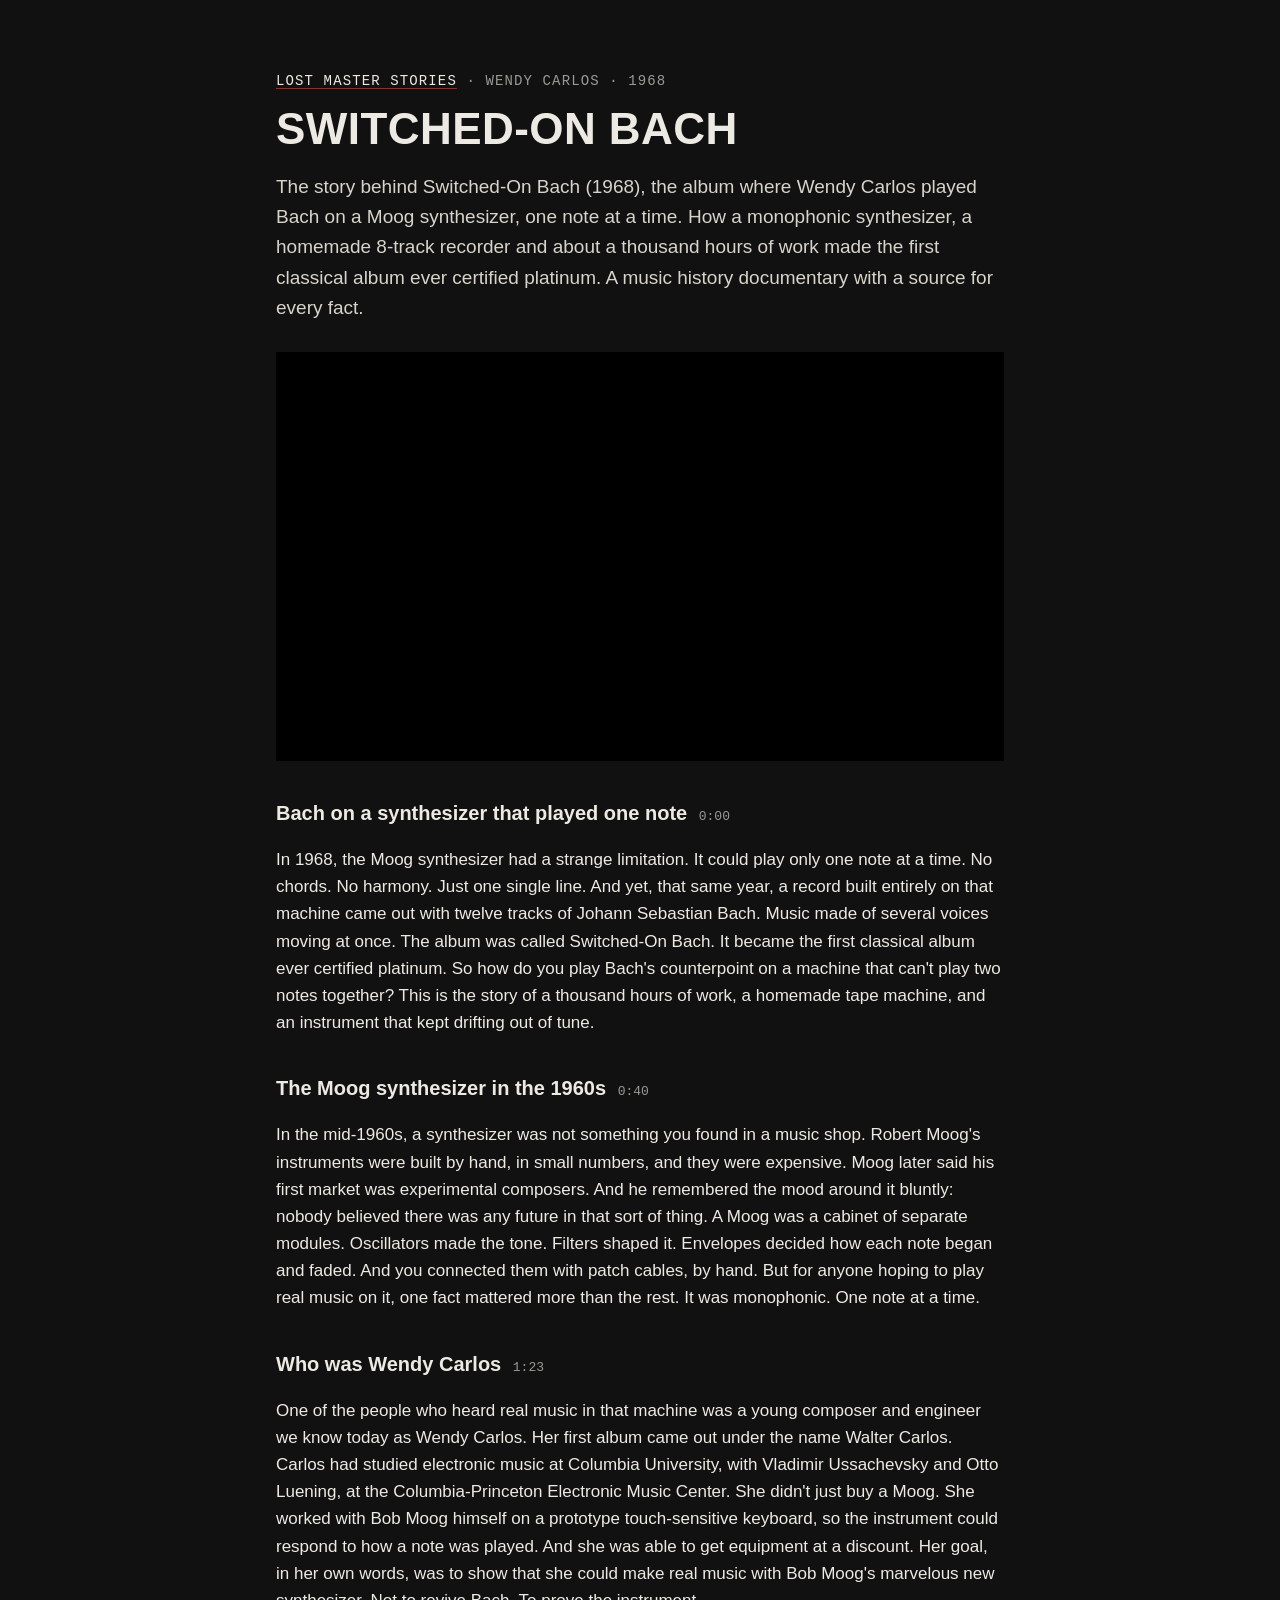
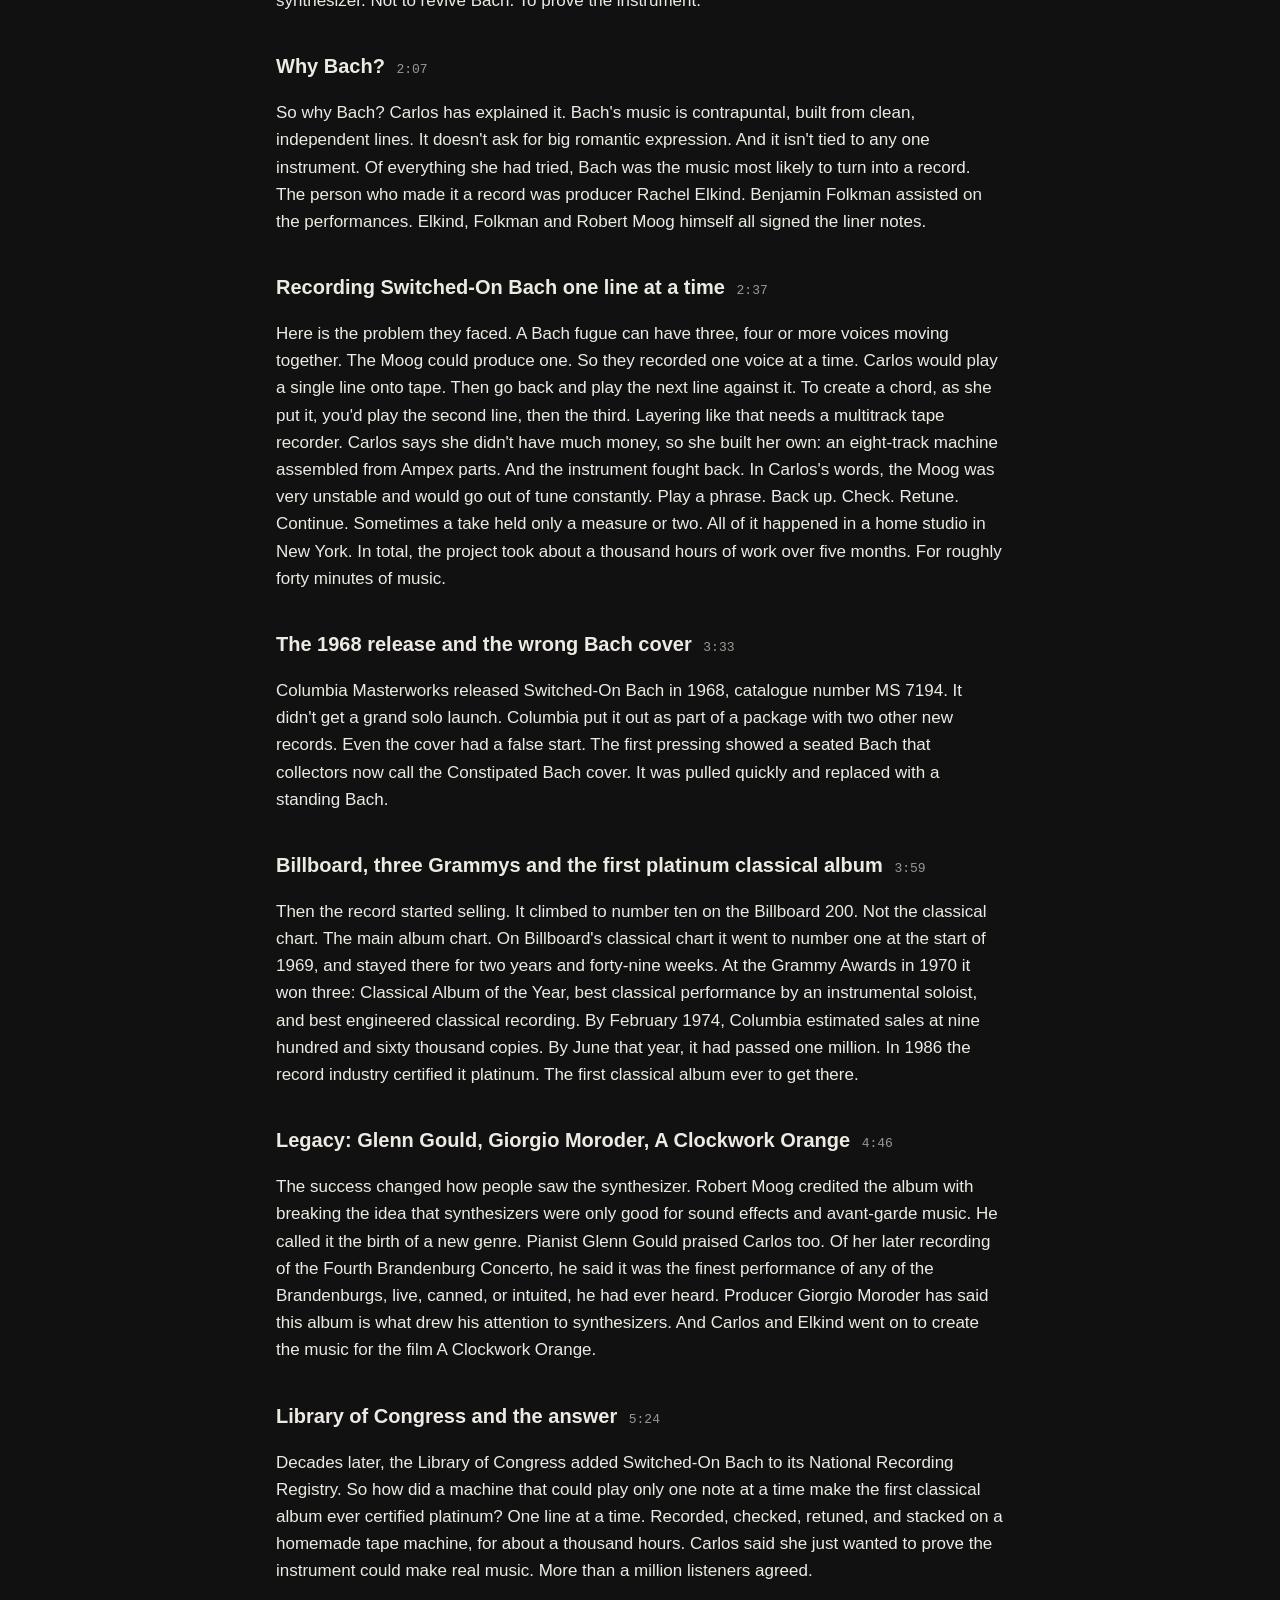
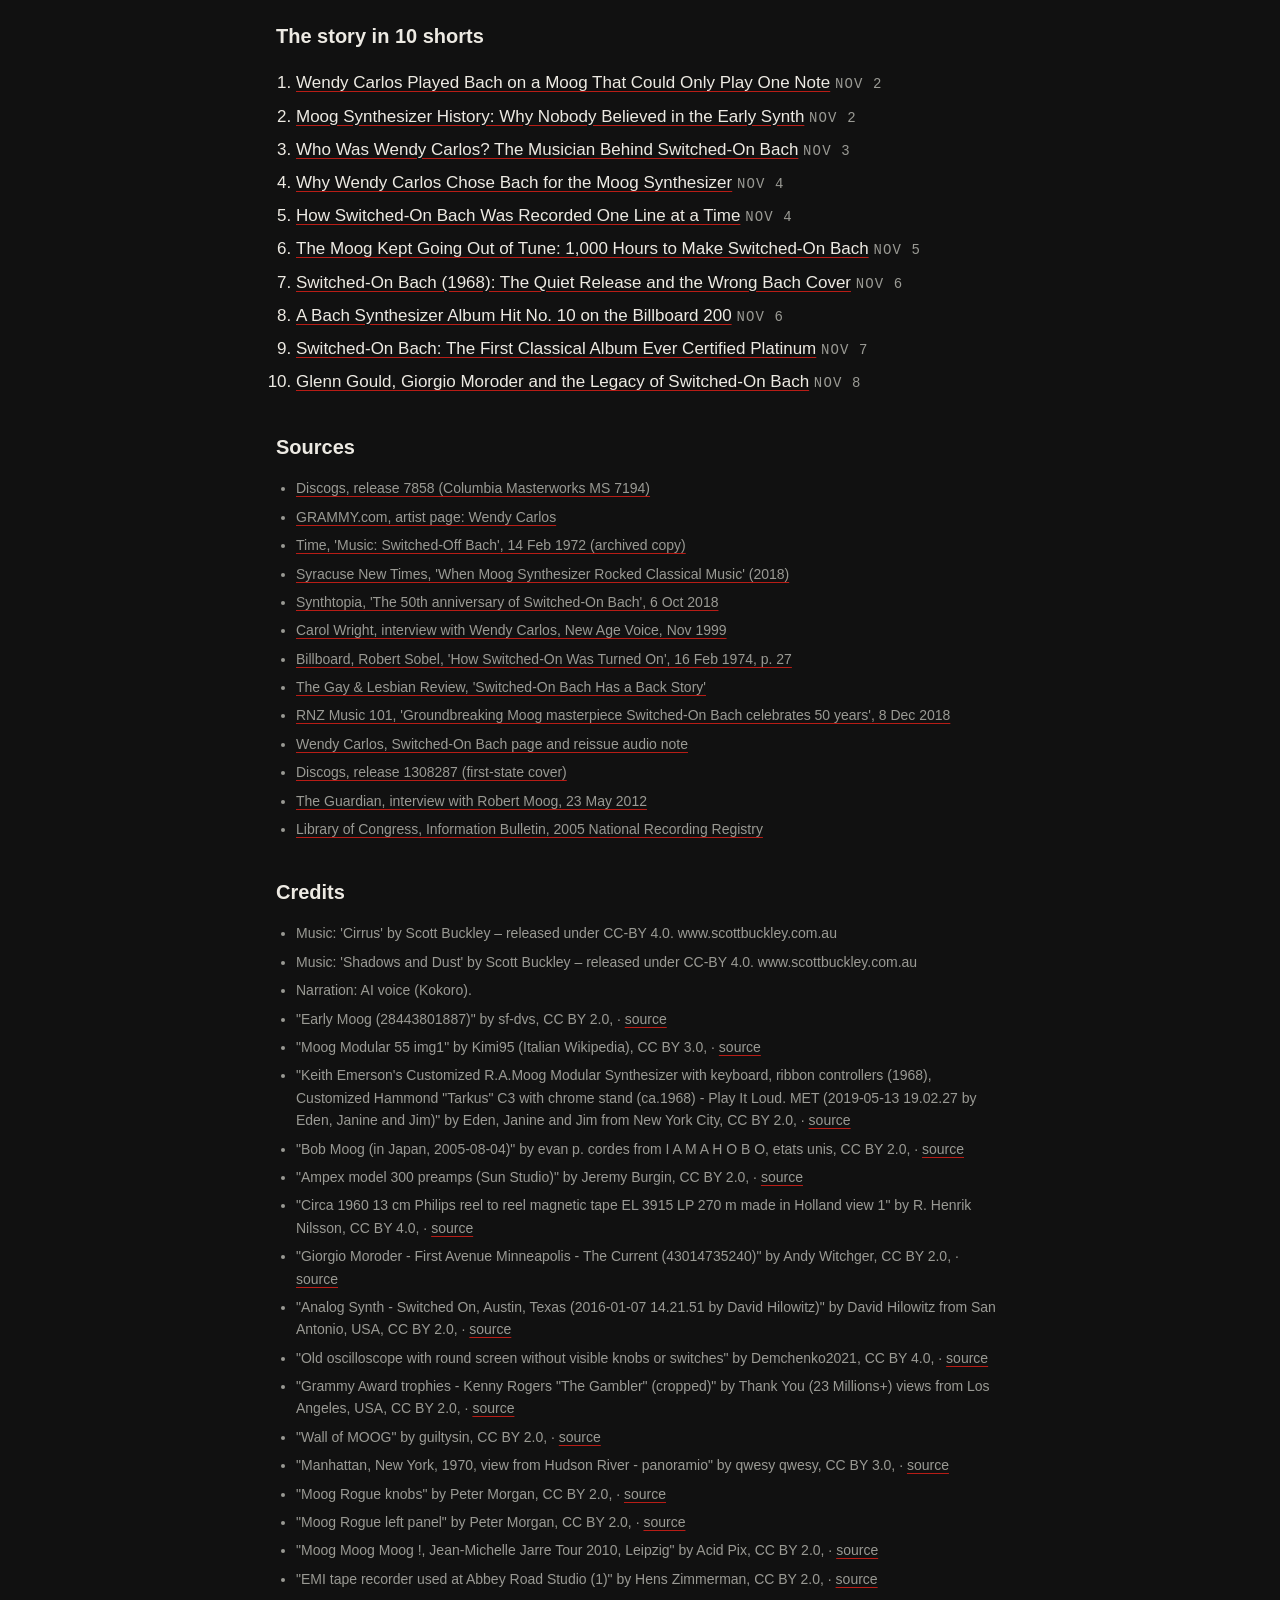
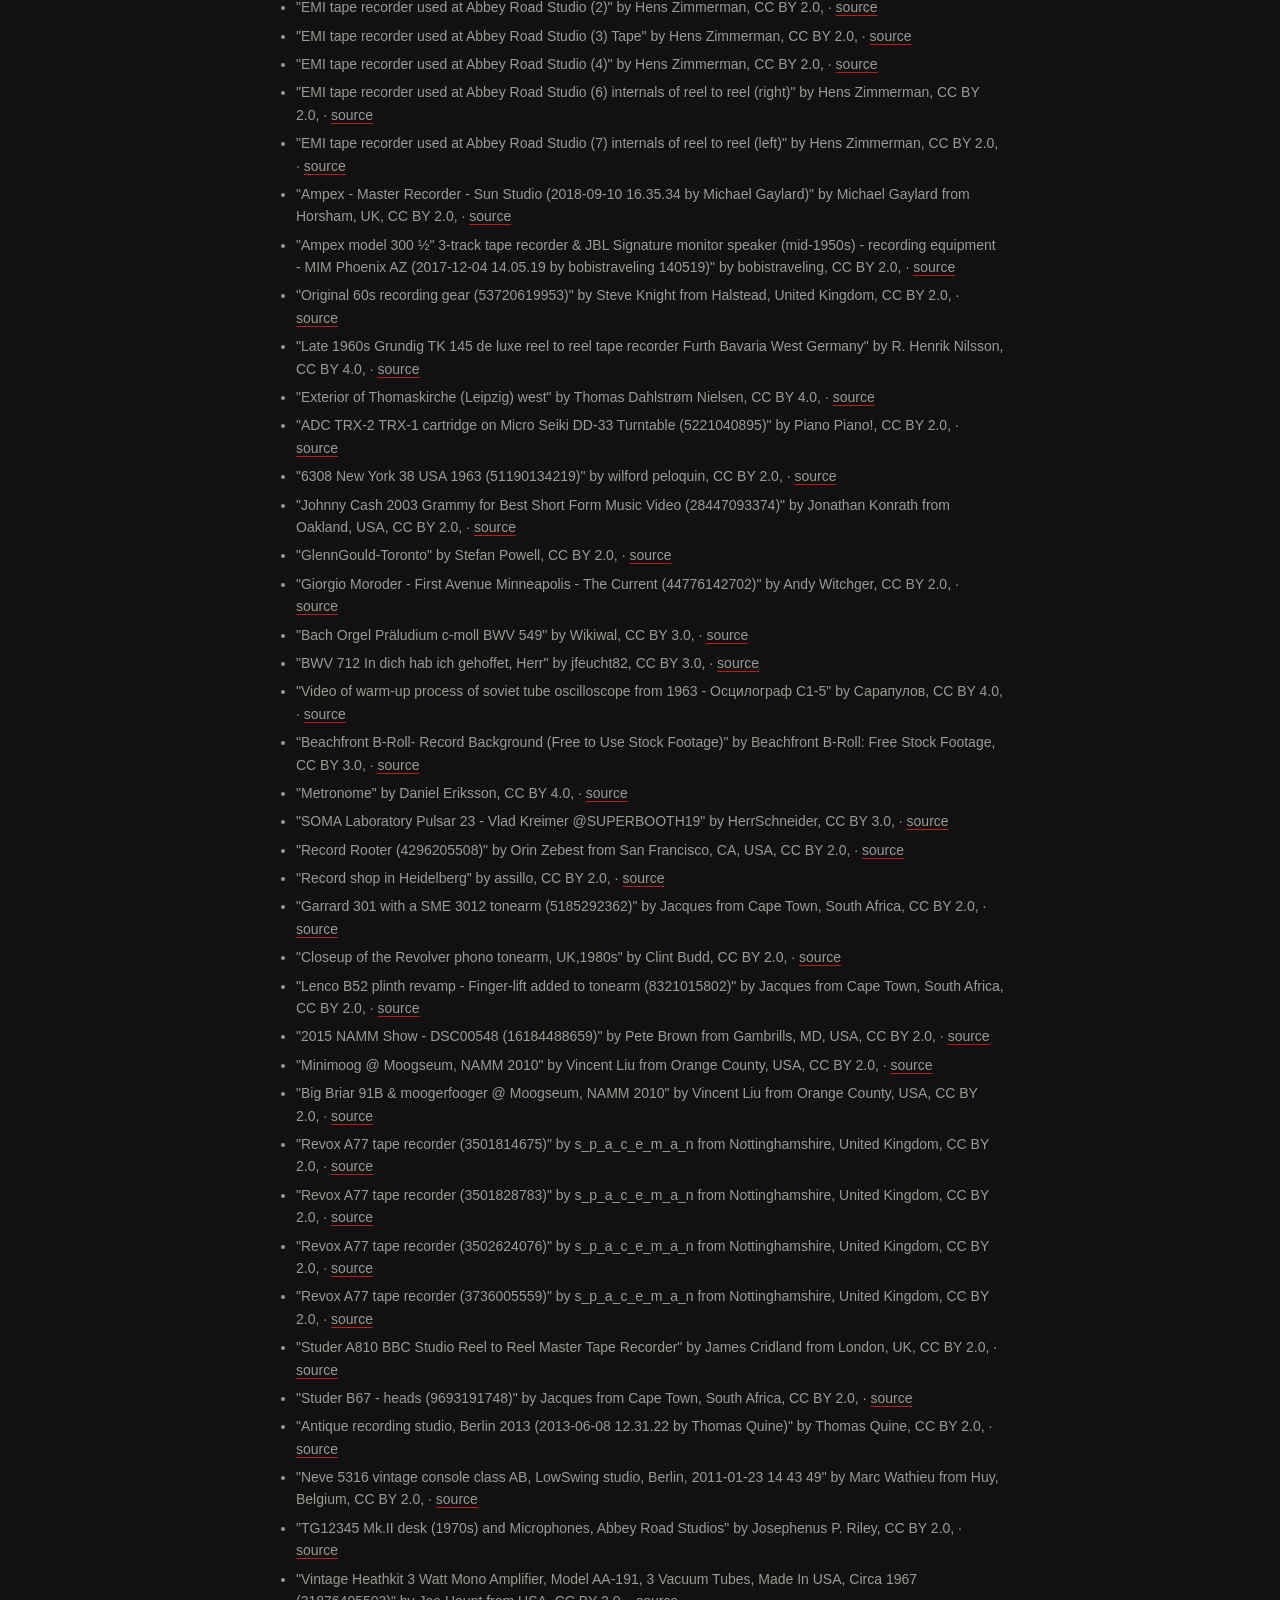
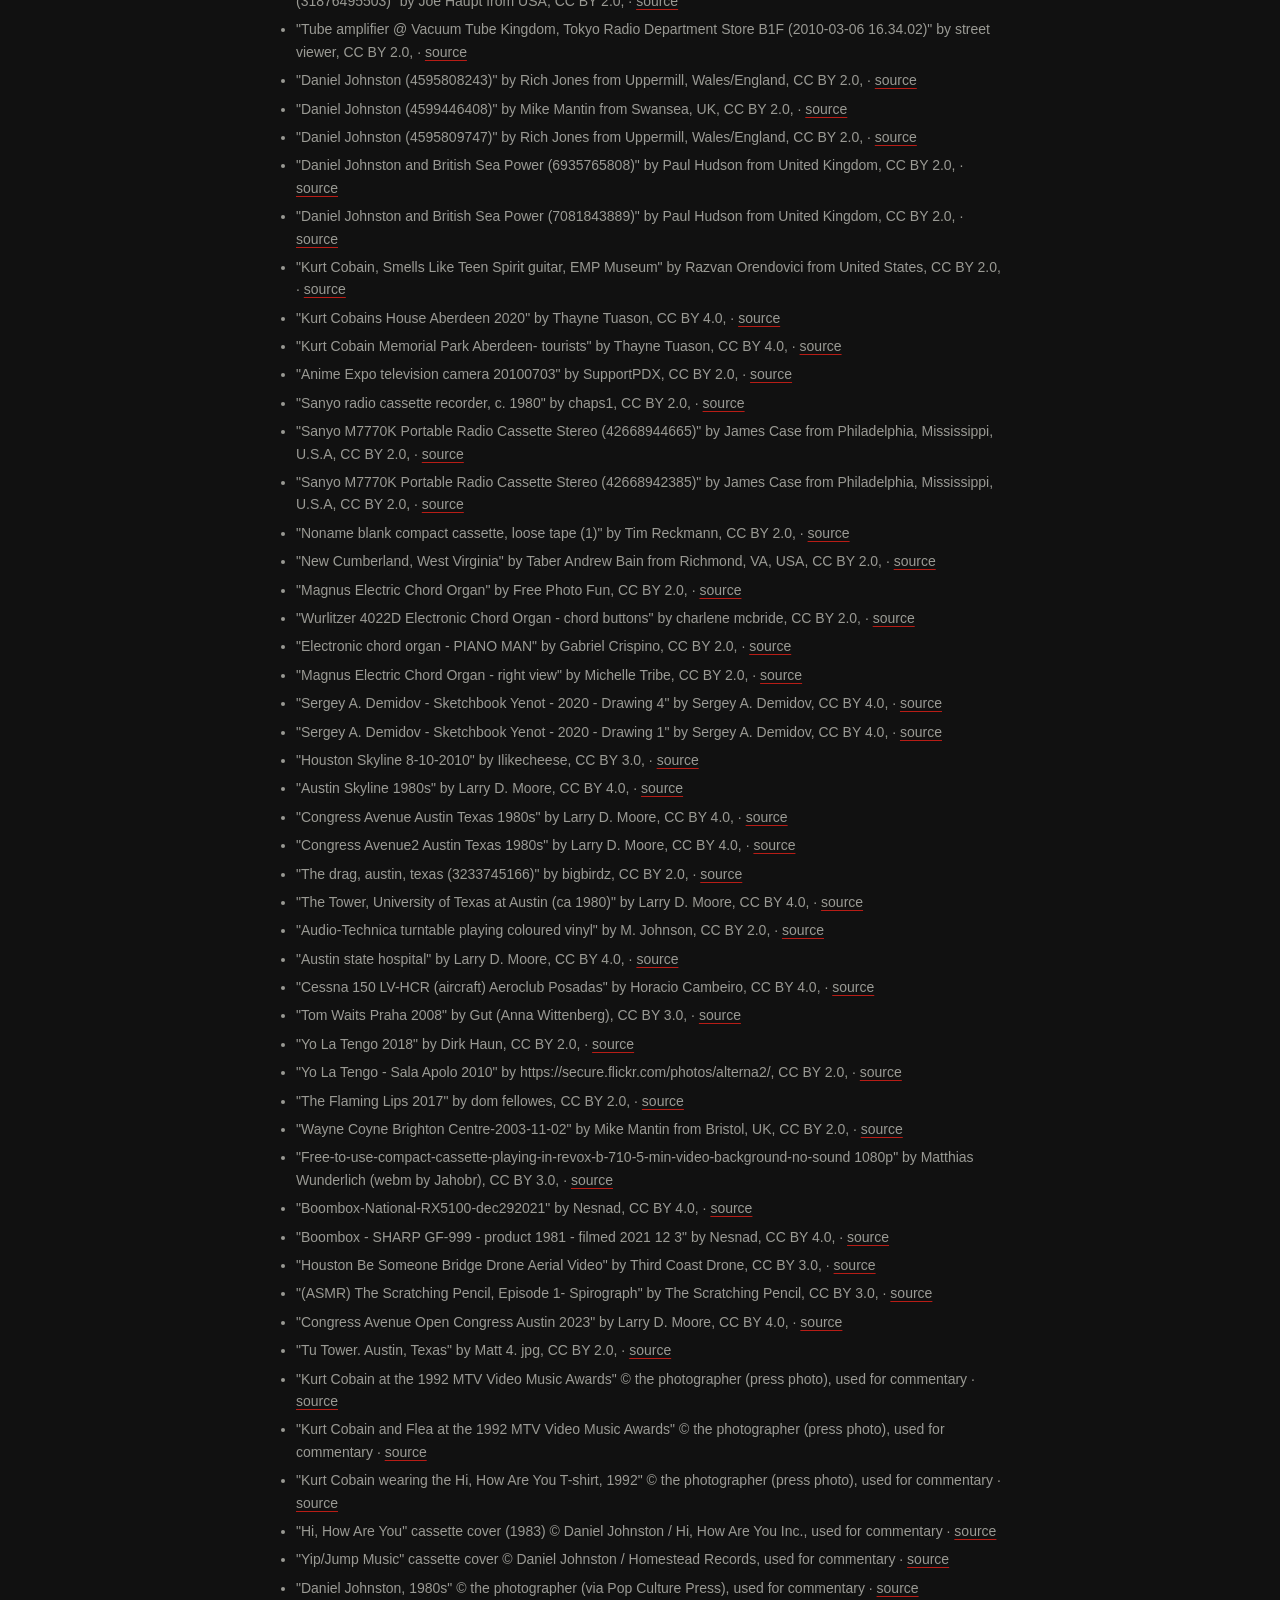
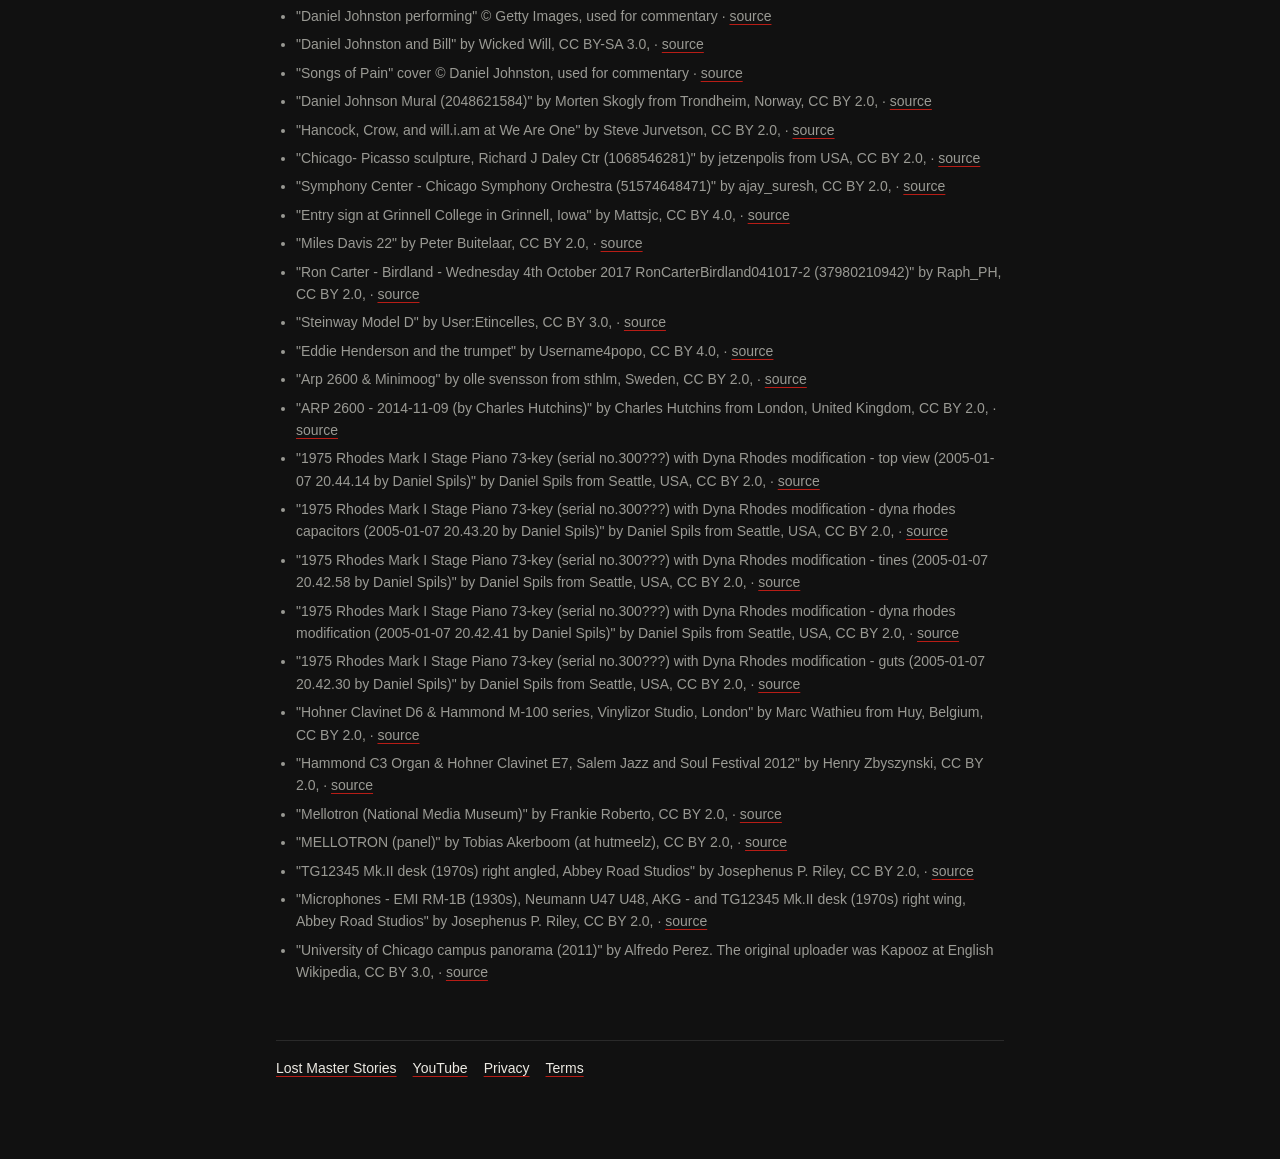
==== commit 25266c20: "Actualiza switched-on-bach/index.html" ====
--- a/switched-on-bach/index.html
+++ b/switched-on-bach/index.html
@@ -48,7 +48,7 @@
     <li><a href="https://www.youtube.com/shorts/qqIHWGKT7FA">Switched-On Bach (1968): The Quiet Release and the Wrong Bach Cover</a> <span class=meta>Nov 6</span></li>
     <li><a href="https://www.youtube.com/shorts/TtyFrkyp2Ks">A Bach Synthesizer Album Hit No. 10 on the Billboard 200</a> <span class=meta>Nov 6</span></li>
     <li><a href="https://www.youtube.com/shorts/Vwchw_S0ZsE">Switched-On Bach: The First Classical Album Ever Certified Platinum</a> <span class=meta>Nov 7</span></li>
-    <li>Glenn Gould, Giorgio Moroder and the Legacy of Switched-On Bach <span class=meta>Nov 8</span></li>
+    <li><a href="https://www.youtube.com/shorts/uNNMpMeO_Ns">Glenn Gould, Giorgio Moroder and the Legacy of Switched-On Bach</a> <span class=meta>Nov 8</span></li>
   </ol>
   <h2>Sources</h2>
   <ul class="lista chica">
@@ -69,6 +69,7 @@
   <h2>Credits</h2>
   <ul class="lista chica">
     <li>Music: &#x27;Cirrus&#x27; by Scott Buckley – released under CC-BY 4.0. www.scottbuckley.com.au</li>
+    <li>Music: &#x27;Shadows and Dust&#x27; by Scott Buckley – released under CC-BY 4.0. www.scottbuckley.com.au</li>
     <li>Narration: AI voice (Kokoro).</li>
     <li>&quot;Early Moog (28443801887)&quot; by sf-dvs, CC BY 2.0, · <a href="https://commons.wikimedia.org/?curid=148764978">source</a></li>
     <li>&quot;Moog Modular 55 img1&quot; by Kimi95 (Italian Wikipedia), CC BY 3.0, · <a href="https://commons.wikimedia.org/?curid=7745429">source</a></li>
@@ -90,7 +91,11 @@
     <li>&quot;EMI tape recorder used at Abbey Road Studio (3) Tape&quot; by Hens Zimmerman, CC BY 2.0, · <a href="https://commons.wikimedia.org/?curid=8527746">source</a></li>
     <li>&quot;EMI tape recorder used at Abbey Road Studio (4)&quot; by Hens Zimmerman, CC BY 2.0, · <a href="https://commons.wikimedia.org/?curid=8527753">source</a></li>
     <li>&quot;EMI tape recorder used at Abbey Road Studio (6) internals of reel to reel (right)&quot; by Hens Zimmerman, CC BY 2.0, · <a href="https://commons.wikimedia.org/?curid=8527814">source</a></li>
+    <li>&quot;EMI tape recorder used at Abbey Road Studio (7) internals of reel to reel (left)&quot; by Hens Zimmerman, CC BY 2.0, · <a href="https://commons.wikimedia.org/?curid=8527853">source</a></li>
+    <li>&quot;Ampex - Master Recorder - Sun Studio (2018-09-10 16.35.34 by Michael Gaylard)&quot; by Michael Gaylard from Horsham, UK, CC BY 2.0, · <a href="https://commons.wikimedia.org/?curid=114702136">source</a></li>
+    <li>&quot;Ampex model 300 ½&quot; 3-track tape recorder &amp; JBL Signature monitor speaker (mid-1950s) - recording equipment - MIM Phoenix AZ (2017-12-04 14.05.19 by bobistraveling 140519)&quot; by bobistraveling, CC BY 2.0, · <a href="https://commons.wikimedia.org/?curid=69474074">source</a></li>
     <li>&quot;Original 60s recording gear (53720619953)&quot; by Steve Knight from Halstead, United Kingdom, CC BY 2.0, · <a href="https://commons.wikimedia.org/?curid=148347112">source</a></li>
+    <li>&quot;Late 1960s Grundig TK 145 de luxe reel to reel tape recorder Furth Bavaria West Germany&quot; by R. Henrik Nilsson, CC BY 4.0, · <a href="https://commons.wikimedia.org/?curid=195560677">source</a></li>
     <li>&quot;Exterior of Thomaskirche (Leipzig) west&quot; by Thomas Dahlstrøm Nielsen, CC BY 4.0, · <a href="https://commons.wikimedia.org/?curid=176994934">source</a></li>
     <li>&quot;ADC TRX-2 TRX-1 cartridge on Micro Seiki DD-33 Turntable (5221040895)&quot; by Piano Piano!, CC BY 2.0, · <a href="https://commons.wikimedia.org/?curid=81800273">source</a></li>
     <li>&quot;6308 New York 38 USA 1963 (51190134219)&quot; by wilford peloquin, CC BY 2.0, · <a href="https://commons.wikimedia.org/?curid=129849535">source</a></li>
@@ -111,11 +116,90 @@
     <li>&quot;2015 NAMM Show - DSC00548 (16184488659)&quot; by Pete Brown from Gambrills, MD, USA, CC BY 2.0, · <a href="https://commons.wikimedia.org/?curid=38093073">source</a></li>
     <li>&quot;Minimoog @ Moogseum, NAMM 2010&quot; by Vincent Liu from Orange County, USA, CC BY 2.0, · <a href="https://commons.wikimedia.org/?curid=9548690">source</a></li>
     <li>&quot;Big Briar 91B &amp; moogerfooger @ Moogseum, NAMM 2010&quot; by Vincent Liu from Orange County, USA, CC BY 2.0, · <a href="https://commons.wikimedia.org/?curid=9548775">source</a></li>
+    <li>&quot;Revox A77 tape recorder (3501814675)&quot; by s_p_a_c_e_m_a_n from Nottinghamshire, United Kingdom, CC BY 2.0, · <a href="https://commons.wikimedia.org/?curid=81671479">source</a></li>
+    <li>&quot;Revox A77 tape recorder (3501828783)&quot; by s_p_a_c_e_m_a_n from Nottinghamshire, United Kingdom, CC BY 2.0, · <a href="https://commons.wikimedia.org/?curid=81671475">source</a></li>
+    <li>&quot;Revox A77 tape recorder (3502624076)&quot; by s_p_a_c_e_m_a_n from Nottinghamshire, United Kingdom, CC BY 2.0, · <a href="https://commons.wikimedia.org/?curid=81671477">source</a></li>
+    <li>&quot;Revox A77 tape recorder (3736005559)&quot; by s_p_a_c_e_m_a_n from Nottinghamshire, United Kingdom, CC BY 2.0, · <a href="https://commons.wikimedia.org/?curid=81671470">source</a></li>
+    <li>&quot;Studer A810 BBC Studio Reel to Reel Master Tape Recorder&quot; by James Cridland from London, UK, CC BY 2.0, · <a href="https://commons.wikimedia.org/?curid=32485101">source</a></li>
+    <li>&quot;Studer B67 - heads (9693191748)&quot; by Jacques from Cape Town, South Africa, CC BY 2.0, · <a href="https://commons.wikimedia.org/?curid=81747031">source</a></li>
     <li>&quot;Antique recording studio, Berlin 2013 (2013-06-08 12.31.22 by Thomas Quine)&quot; by Thomas Quine, CC BY 2.0, · <a href="https://commons.wikimedia.org/?curid=115169643">source</a></li>
     <li>&quot;Neve 5316 vintage console class AB, LowSwing studio, Berlin, 2011-01-23 14 43 49&quot; by Marc Wathieu from Huy, Belgium, CC BY 2.0, · <a href="https://commons.wikimedia.org/?curid=27096463">source</a></li>
     <li>&quot;TG12345 Mk.II desk (1970s) and Microphones, Abbey Road Studios&quot; by Josephenus P. Riley, CC BY 2.0, · <a href="https://commons.wikimedia.org/?curid=25093847">source</a></li>
     <li>&quot;Vintage Heathkit 3 Watt Mono Amplifier, Model AA-191, 3 Vacuum Tubes, Made In USA, Circa 1967 (31876495503)&quot; by Joe Haupt from USA, CC BY 2.0, · <a href="https://commons.wikimedia.org/?curid=57235653">source</a></li>
     <li>&quot;Tube amplifier @ Vacuum Tube Kingdom, Tokyo Radio Department Store B1F (2010-03-06 16.34.02)&quot; by street viewer, CC BY 2.0, · <a href="https://commons.wikimedia.org/?curid=59551709">source</a></li>
+    <li>&quot;Daniel Johnston (4595808243)&quot; by Rich Jones from Uppermill, Wales/England, CC BY 2.0, · <a href="https://commons.wikimedia.org/?curid=59936250">source</a></li>
+    <li>&quot;Daniel Johnston (4599446408)&quot; by Mike Mantin from Swansea, UK, CC BY 2.0, · <a href="https://commons.wikimedia.org/?curid=59936239">source</a></li>
+    <li>&quot;Daniel Johnston (4595809747)&quot; by Rich Jones from Uppermill, Wales/England, CC BY 2.0, · <a href="https://commons.wikimedia.org/?curid=59936246">source</a></li>
+    <li>&quot;Daniel Johnston and British Sea Power (6935765808)&quot; by Paul Hudson from United Kingdom, CC BY 2.0, · <a href="https://commons.wikimedia.org/?curid=59936226">source</a></li>
+    <li>&quot;Daniel Johnston and British Sea Power (7081843889)&quot; by Paul Hudson from United Kingdom, CC BY 2.0, · <a href="https://commons.wikimedia.org/?curid=59936215">source</a></li>
+    <li>&quot;Kurt Cobain, Smells Like Teen Spirit guitar, EMP Museum&quot; by Razvan Orendovici from United States, CC BY 2.0, · <a href="https://commons.wikimedia.org/?curid=17713914">source</a></li>
+    <li>&quot;Kurt Cobains House Aberdeen 2020&quot; by Thayne Tuason, CC BY 4.0, · <a href="https://commons.wikimedia.org/?curid=104310057">source</a></li>
+    <li>&quot;Kurt Cobain Memorial Park Aberdeen- tourists&quot; by Thayne Tuason, CC BY 4.0, · <a href="https://commons.wikimedia.org/?curid=104310055">source</a></li>
+    <li>&quot;Anime Expo television camera 20100703&quot; by SupportPDX, CC BY 2.0, · <a href="https://commons.wikimedia.org/?curid=61325465">source</a></li>
+    <li>&quot;Sanyo radio cassette recorder, c. 1980&quot; by chaps1, CC BY 2.0, · <a href="https://commons.wikimedia.org/?curid=127972970">source</a></li>
+    <li>&quot;Sanyo M7770K Portable Radio Cassette Stereo (42668944665)&quot; by James Case from Philadelphia, Mississippi, U.S.A, CC BY 2.0, · <a href="https://commons.wikimedia.org/?curid=83250110">source</a></li>
+    <li>&quot;Sanyo M7770K Portable Radio Cassette Stereo (42668942385)&quot; by James Case from Philadelphia, Mississippi, U.S.A, CC BY 2.0, · <a href="https://commons.wikimedia.org/?curid=83250111">source</a></li>
+    <li>&quot;Noname blank compact cassette, loose tape (1)&quot; by Tim Reckmann, CC BY 2.0, · <a href="https://commons.wikimedia.org/?curid=89918319">source</a></li>
+    <li>&quot;New Cumberland, West Virginia&quot; by Taber Andrew Bain from Richmond, VA, USA, CC BY 2.0, · <a href="https://commons.wikimedia.org/?curid=32231672">source</a></li>
+    <li>&quot;Magnus Electric Chord Organ&quot; by Free Photo Fun, CC BY 2.0, · <a href="https://commons.wikimedia.org/?curid=27204549">source</a></li>
+    <li>&quot;Wurlitzer 4022D Electronic Chord Organ - chord buttons&quot; by charlene mcbride, CC BY 2.0, · <a href="https://commons.wikimedia.org/?curid=24988837">source</a></li>
+    <li>&quot;Electronic chord organ - PIANO MAN&quot; by Gabriel Crispino, CC BY 2.0, · <a href="https://commons.wikimedia.org/?curid=19736001">source</a></li>
+    <li>&quot;Magnus Electric Chord Organ - right view&quot; by Michelle Tribe, CC BY 2.0, · <a href="https://commons.wikimedia.org/?curid=26876872">source</a></li>
+    <li>&quot;Sergey A. Demidov - Sketchbook Yenot - 2020 - Drawing 4&quot; by Sergey A. Demidov, CC BY 4.0, · <a href="https://commons.wikimedia.org/?curid=201405426">source</a></li>
+    <li>&quot;Sergey A. Demidov - Sketchbook Yenot - 2020 - Drawing 1&quot; by Sergey A. Demidov, CC BY 4.0, · <a href="https://commons.wikimedia.org/?curid=201405421">source</a></li>
+    <li>&quot;Houston Skyline 8-10-2010&quot; by Ilikecheese, CC BY 3.0, · <a href="https://commons.wikimedia.org/?curid=11253721">source</a></li>
+    <li>&quot;Austin Skyline 1980s&quot; by Larry D. Moore, CC BY 4.0, · <a href="https://commons.wikimedia.org/?curid=158104399">source</a></li>
+    <li>&quot;Congress Avenue Austin Texas 1980s&quot; by Larry D. Moore, CC BY 4.0, · <a href="https://commons.wikimedia.org/?curid=158081630">source</a></li>
+    <li>&quot;Congress Avenue2 Austin Texas 1980s&quot; by Larry D. Moore, CC BY 4.0, · <a href="https://commons.wikimedia.org/?curid=158091862">source</a></li>
+    <li>&quot;The drag, austin, texas (3233745166)&quot; by bigbirdz, CC BY 2.0, · <a href="https://commons.wikimedia.org/?curid=33436784">source</a></li>
+    <li>&quot;The Tower, University of Texas at Austin (ca 1980)&quot; by Larry D. Moore, CC BY 4.0, · <a href="https://commons.wikimedia.org/?curid=1017493">source</a></li>
+    <li>&quot;Audio-Technica turntable playing coloured vinyl&quot; by M. Johnson, CC BY 2.0, · <a href="https://commons.wikimedia.org/?curid=88941939">source</a></li>
+    <li>&quot;Austin state hospital&quot; by Larry D. Moore, CC BY 4.0, · <a href="https://commons.wikimedia.org/?curid=1017365">source</a></li>
+    <li>&quot;Cessna 150 LV-HCR (aircraft) Aeroclub Posadas&quot; by Horacio Cambeiro, CC BY 4.0, · <a href="https://commons.wikimedia.org/?curid=143931476">source</a></li>
+    <li>&quot;Tom Waits Praha 2008&quot; by Gut (Anna Wittenberg), CC BY 3.0, · <a href="https://commons.wikimedia.org/?curid=4462370">source</a></li>
+    <li>&quot;Yo La Tengo 2018&quot; by Dirk Haun, CC BY 2.0, · <a href="https://commons.wikimedia.org/?curid=176699853">source</a></li>
+    <li>&quot;Yo La Tengo - Sala Apolo 2010&quot; by https://secure.flickr.com/photos/alterna2/, CC BY 2.0, · <a href="https://commons.wikimedia.org/?curid=35548371">source</a></li>
+    <li>&quot;The Flaming Lips 2017&quot; by dom fellowes, CC BY 2.0, · <a href="https://commons.wikimedia.org/?curid=136627543">source</a></li>
+    <li>&quot;Wayne Coyne Brighton Centre-2003-11-02&quot; by Mike Mantin from Bristol, UK, CC BY 2.0, · <a href="https://commons.wikimedia.org/?curid=3036428">source</a></li>
+    <li>&quot;Free-to-use-compact-cassette-playing-in-revox-b-710-5-min-video-background-no-sound 1080p&quot; by Matthias Wunderlich (webm by Jahobr), CC BY 3.0, · <a href="https://commons.wikimedia.org/?curid=98765322">source</a></li>
+    <li>&quot;Boombox-National-RX5100-dec292021&quot; by Nesnad, CC BY 4.0, · <a href="https://commons.wikimedia.org/?curid=113785712">source</a></li>
+    <li>&quot;Boombox - SHARP GF-999 - product 1981 - filmed 2021 12 3&quot; by Nesnad, CC BY 4.0, · <a href="https://commons.wikimedia.org/?curid=113172772">source</a></li>
+    <li>&quot;Houston Be Someone Bridge Drone Aerial Video&quot; by Third Coast Drone, CC BY 3.0, · <a href="https://commons.wikimedia.org/?curid=154925428">source</a></li>
+    <li>&quot;(ASMR) The Scratching Pencil, Episode 1- Spirograph&quot; by The Scratching Pencil, CC BY 3.0, · <a href="https://commons.wikimedia.org/?curid=78190302">source</a></li>
+    <li>&quot;Congress Avenue Open Congress Austin 2023&quot; by Larry D. Moore, CC BY 4.0, · <a href="https://commons.wikimedia.org/?curid=138247952">source</a></li>
+    <li>&quot;Tu Tower. Austin, Texas&quot; by Matt 4. jpg, CC BY 2.0, · <a href="https://commons.wikimedia.org/?curid=150398374">source</a></li>
+    <li>&quot;Kurt Cobain at the 1992 MTV Video Music Awards&quot; © the photographer (press photo), used for commentary · <a href="https://designyoutrust.com/2023/02/nostalgic-photos-of-kurt-cobain-wearing-a-hi-how-are-you-t-shirt/">source</a></li>
+    <li>&quot;Kurt Cobain and Flea at the 1992 MTV Video Music Awards&quot; © the photographer (press photo), used for commentary · <a href="https://designyoutrust.com/2023/02/nostalgic-photos-of-kurt-cobain-wearing-a-hi-how-are-you-t-shirt/">source</a></li>
+    <li>&quot;Kurt Cobain wearing the Hi, How Are You T-shirt, 1992&quot; © the photographer (press photo), used for commentary · <a href="https://designyoutrust.com/2023/02/nostalgic-photos-of-kurt-cobain-wearing-a-hi-how-are-you-t-shirt/">source</a></li>
+    <li>&quot;Hi, How Are You&quot; cassette cover (1983) © Daniel Johnston / Hi, How Are You Inc., used for commentary · <a href="https://coverartarchive.org/release/41dd1677-a690-4a30-96f5-d5c69e59230e">source</a></li>
+    <li>&quot;Yip/Jump Music&quot; cassette cover © Daniel Johnston / Homestead Records, used for commentary · <a href="https://coverartarchive.org/release/6dd748b3-a919-3349-84b3-91faa0acb916">source</a></li>
+    <li>&quot;Daniel Johnston, 1980s&quot; © the photographer (via Pop Culture Press), used for commentary · <a href="https://www.popculturepress.net/daniel-johnstons-end-of-innocence/">source</a></li>
+    <li>&quot;Daniel Johnston performing&quot; © Getty Images, used for commentary · <a href="https://www.spinmagazine.com/2019/09/daniel-johnston-interview-spin-1989/">source</a></li>
+    <li>&quot;Daniel Johnston and Bill&quot; by Wicked Will, CC BY-SA 3.0, · <a href="https://commons.wikimedia.org/?curid=1553555">source</a></li>
+    <li>&quot;Songs of Pain&quot; cover © Daniel Johnston, used for commentary · <a href="https://www.austinchronicle.com/music/songs-of-pain-was-not-in-vain-11721662/">source</a></li>
+    <li>&quot;Daniel Johnson Mural (2048621584)&quot; by Morten Skogly from Trondheim, Norway, CC BY 2.0, · <a href="https://commons.wikimedia.org/?curid=15405797">source</a></li>
+    <li>&quot;Hancock, Crow, and will.i.am at We Are One&quot; by Steve Jurvetson, CC BY 2.0, · <a href="https://commons.wikimedia.org/?curid=5772396">source</a></li>
+    <li>&quot;Chicago- Picasso sculpture, Richard J Daley Ctr (1068546281)&quot; by jetzenpolis from USA, CC BY 2.0, · <a href="https://commons.wikimedia.org/?curid=53428319">source</a></li>
+    <li>&quot;Symphony Center - Chicago Symphony Orchestra (51574648471)&quot; by ajay_suresh, CC BY 2.0, · <a href="https://commons.wikimedia.org/?curid=110893137">source</a></li>
+    <li>&quot;Entry sign at Grinnell College in Grinnell, Iowa&quot; by Mattsjc, CC BY 4.0, · <a href="https://commons.wikimedia.org/?curid=177662789">source</a></li>
+    <li>&quot;Miles Davis 22&quot; by Peter Buitelaar, CC BY 2.0, · <a href="https://commons.wikimedia.org/?curid=3944634">source</a></li>
+    <li>&quot;Ron Carter - Birdland - Wednesday 4th October 2017 RonCarterBirdland041017-2 (37980210942)&quot; by Raph_PH, CC BY 2.0, · <a href="https://commons.wikimedia.org/?curid=67685219">source</a></li>
+    <li>&quot;Steinway Model D&quot; by User:Etincelles, CC BY 3.0, · <a href="https://commons.wikimedia.org/?curid=7084171">source</a></li>
+    <li>&quot;Eddie Henderson and the trumpet&quot; by Username4popo, CC BY 4.0, · <a href="https://commons.wikimedia.org/?curid=202154624">source</a></li>
+    <li>&quot;Arp 2600 &amp; Minimoog&quot; by olle svensson from sthlm, Sweden, CC BY 2.0, · <a href="https://commons.wikimedia.org/?curid=7831523">source</a></li>
+    <li>&quot;ARP 2600 - 2014-11-09 (by Charles Hutchins)&quot; by Charles Hutchins from London, United Kingdom, CC BY 2.0, · <a href="https://commons.wikimedia.org/?curid=37097746">source</a></li>
+    <li>&quot;1975 Rhodes Mark I Stage Piano 73-key (serial no.300???) with Dyna Rhodes modification - top view (2005-01-07 20.44.14 by Daniel Spils)&quot; by Daniel Spils from Seattle, USA, CC BY 2.0, · <a href="https://commons.wikimedia.org/?curid=115191559">source</a></li>
+    <li>&quot;1975 Rhodes Mark I Stage Piano 73-key (serial no.300???) with Dyna Rhodes modification - dyna rhodes capacitors (2005-01-07 20.43.20 by Daniel Spils)&quot; by Daniel Spils from Seattle, USA, CC BY 2.0, · <a href="https://commons.wikimedia.org/?curid=115191557">source</a></li>
+    <li>&quot;1975 Rhodes Mark I Stage Piano 73-key (serial no.300???) with Dyna Rhodes modification - tines (2005-01-07 20.42.58 by Daniel Spils)&quot; by Daniel Spils from Seattle, USA, CC BY 2.0, · <a href="https://commons.wikimedia.org/?curid=115191554">source</a></li>
+    <li>&quot;1975 Rhodes Mark I Stage Piano 73-key (serial no.300???) with Dyna Rhodes modification - dyna rhodes modification (2005-01-07 20.42.41 by Daniel Spils)&quot; by Daniel Spils from Seattle, USA, CC BY 2.0, · <a href="https://commons.wikimedia.org/?curid=115191550">source</a></li>
+    <li>&quot;1975 Rhodes Mark I Stage Piano 73-key (serial no.300???) with Dyna Rhodes modification - guts (2005-01-07 20.42.30 by Daniel Spils)&quot; by Daniel Spils from Seattle, USA, CC BY 2.0, · <a href="https://commons.wikimedia.org/?curid=115191553">source</a></li>
+    <li>&quot;Hohner Clavinet D6 &amp; Hammond M-100 series, Vinylizor Studio, London&quot; by Marc Wathieu from Huy, Belgium, CC BY 2.0, · <a href="https://commons.wikimedia.org/?curid=17771772">source</a></li>
+    <li>&quot;Hammond C3 Organ &amp; Hohner Clavinet E7, Salem Jazz and Soul Festival 2012&quot; by Henry Zbyszynski, CC BY 2.0, · <a href="https://commons.wikimedia.org/?curid=25003971">source</a></li>
+    <li>&quot;Mellotron (National Media Museum)&quot; by Frankie Roberto, CC BY 2.0, · <a href="https://commons.wikimedia.org/?curid=7524548">source</a></li>
+    <li>&quot;MELLOTRON (panel)&quot; by Tobias Akerboom (at hutmeelz), CC BY 2.0, · <a href="https://commons.wikimedia.org/?curid=7524572">source</a></li>
+    <li>&quot;TG12345 Mk.II desk (1970s) right angled, Abbey Road Studios&quot; by Josephenus P. Riley, CC BY 2.0, · <a href="https://commons.wikimedia.org/?curid=25093881">source</a></li>
+    <li>&quot;Microphones - EMI RM-1B (1930s), Neumann U47 U48, AKG - and TG12345 Mk.II desk (1970s) right wing, Abbey Road Studios&quot; by Josephenus P. Riley, CC BY 2.0, · <a href="https://commons.wikimedia.org/?curid=25093996">source</a></li>
+    <li>&quot;University of Chicago campus panorama (2011)&quot; by Alfredo Perez. The original uploader was Kapooz at English Wikipedia, CC BY 3.0, · <a href="https://commons.wikimedia.org/?curid=175442236">source</a></li>
   </ul>
   <footer>
     <a href="../">Lost Master Stories</a><a href="https://www.youtube.com/@LostMasterStories">YouTube</a><a href="../privacy.html">Privacy</a><a href="../terms.html">Terms</a>
